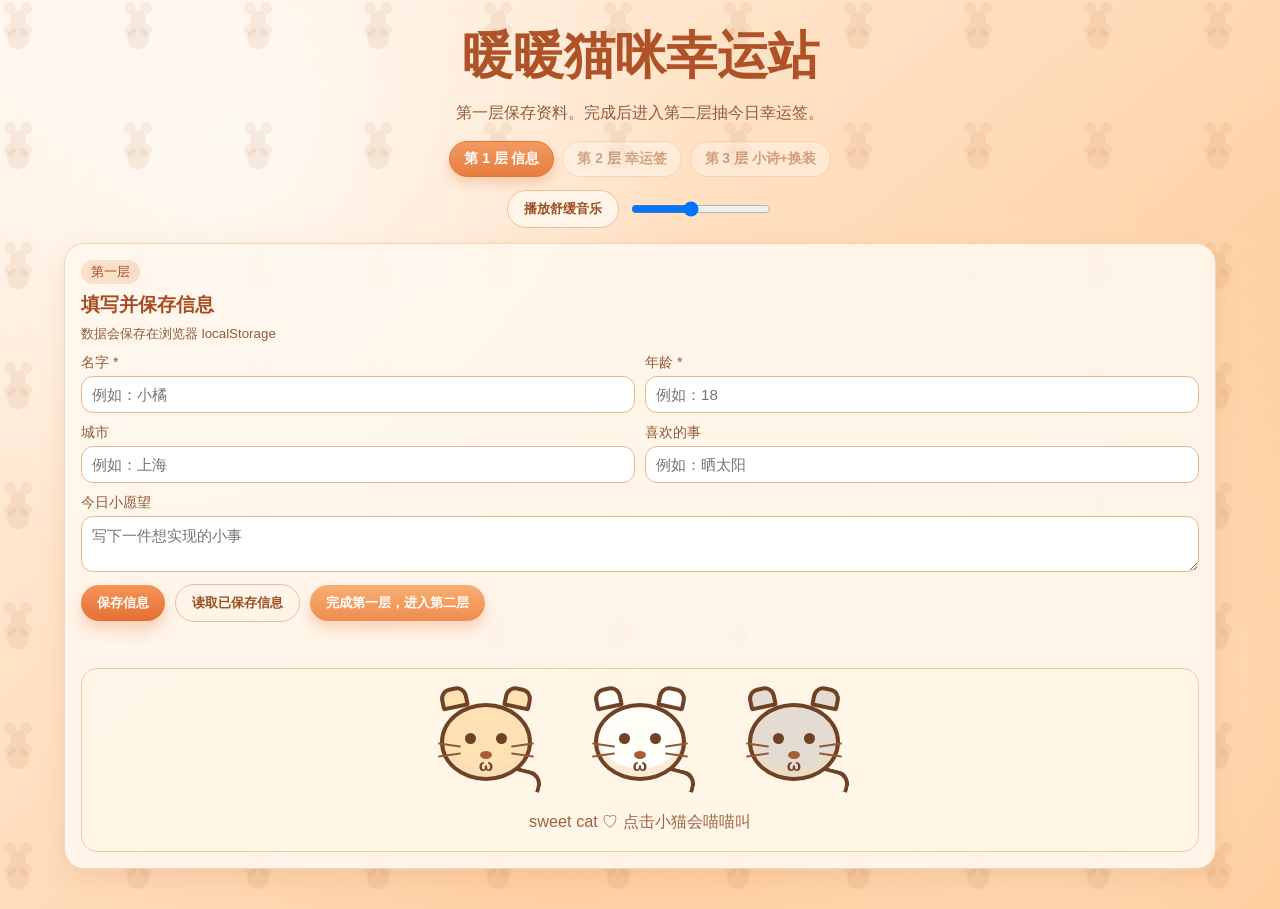
==== index.html @ c5e79b83 "enlarge first-page cats and add idle/click animations" ====
﻿<!DOCTYPE html>
<html lang="zh-CN">
<head>
<meta charset="UTF-8" />
<meta name="viewport" content="width=device-width, initial-scale=1.0" />
<title>暖暖猫咪幸运站 - 第一层</title>
<link rel="stylesheet" href="style.css" />
</head>
<body class="paw-bg">
<div class="bg-cute" id="bgCute"></div>
<main>
  <section class="hero">
    <h1>暖暖猫咪幸运站</h1>
    <p>第一层保存资料。完成后进入第二层抽今日幸运签。</p>
    <div class="steps">
      <button class="step-btn on" type="button">第 1 层 信息</button>
      <button class="step-btn" type="button" disabled>第 2 层 幸运签</button>
      <button class="step-btn" type="button" disabled>第 3 层 小诗+换装</button>
    </div>
    <div class="row" style="justify-content:center">
      <button id="musicToggle" class="sec" type="button">播放舒缓音乐</button>
      <input id="musicVolume" type="range" min="0" max="100" value="40" style="width:140px" aria-label="音乐音量" />
    </div>
  </section>

  <section class="grid">
    <article class="card">
      <span class="tag">第一层</span>
      <h2>填写并保存信息</h2>
      <small>数据会保存在浏览器 localStorage</small>

      <div class="form">
        <div class="item"><label for="name">名字 *</label><input id="name" maxlength="20" placeholder="例如：小橘" /></div>
        <div class="item"><label for="age">年龄 *</label><input id="age" type="number" min="1" max="120" placeholder="例如：18" /></div>
        <div class="item"><label for="city">城市</label><input id="city" maxlength="20" placeholder="例如：上海" /></div>
        <div class="item"><label for="hobby">喜欢的事</label><input id="hobby" maxlength="40" placeholder="例如：晒太阳" /></div>
        <div class="item full"><label for="wish">今日小愿望</label><textarea id="wish" rows="2" maxlength="80" placeholder="写下一件想实现的小事"></textarea></div>
      </div>

      <div class="row">
        <button id="saveProfile" class="pri" type="button">保存信息</button>
        <button id="loadProfile" class="sec" type="button">读取已保存信息</button>
        <button id="toLayer2" class="next" type="button">完成第一层，进入第二层</button>
      </div>
      <div class="status" id="profileStatus"></div>

      <div class="cat-trio-wrap">
        <div class="cat-trio">
          <button id="catA" class="mini-cat orange" type="button" aria-label="小橘猫">
            <span class="ear l"></span><span class="ear r"></span><span class="head"></span>
            <span class="eye l"></span><span class="eye r"></span><span class="nose"></span><span class="mouth">ω</span>
            <span class="whisk l1"></span><span class="whisk l2"></span><span class="whisk r1"></span><span class="whisk r2"></span>
          </button>
          <button id="catB" class="mini-cat white" type="button" aria-label="小白猫">
            <span class="ear l"></span><span class="ear r"></span><span class="head"></span>
            <span class="eye l"></span><span class="eye r"></span><span class="nose"></span><span class="mouth">ω</span>
            <span class="whisk l1"></span><span class="whisk l2"></span><span class="whisk r1"></span><span class="whisk r2"></span>
          </button>
          <button id="catC" class="mini-cat gray" type="button" aria-label="小灰猫">
            <span class="ear l"></span><span class="ear r"></span><span class="head"></span>
            <span class="eye l"></span><span class="eye r"></span><span class="nose"></span><span class="mouth">ω</span>
            <span class="whisk l1"></span><span class="whisk l2"></span><span class="whisk r1"></span><span class="whisk r2"></span>
          </button>
        </div>
        <div class="cat-note">sweet cat ♡ 点击小猫会喵喵叫</div>
      </div>
    </article>
  </section>
</main>

<audio id="bgMusic" preload="auto" loop>
  <source src="https://www.soundhelix.com/examples/mp3/SoundHelix-Song-2.mp3" type="audio/mpeg" />
</audio>

<script src="common.js"></script>
<script>
const E={
  bgCute:document.getElementById("bgCute"),
  name:document.getElementById("name"),
  age:document.getElementById("age"),
  city:document.getElementById("city"),
  hobby:document.getElementById("hobby"),
  wish:document.getElementById("wish"),
  saveProfile:document.getElementById("saveProfile"),
  loadProfile:document.getElementById("loadProfile"),
  toLayer2:document.getElementById("toLayer2"),
  profileStatus:document.getElementById("profileStatus"),
  musicToggle:document.getElementById("musicToggle"),
  musicVolume:document.getElementById("musicVolume"),
  bgMusic:document.getElementById("bgMusic")
};

let meowCtx=null;

function collectProfile(){
  const p={
    name:E.name.value.trim(),
    age:Number(E.age.value),
    city:E.city.value.trim(),
    hobby:E.hobby.value.trim(),
    wish:E.wish.value.trim()
  };
  if(!p.name){WarmCat.status(E.profileStatus,"请先输入名字。",true);return null;}
  if(!Number.isInteger(p.age)||p.age<1||p.age>120){WarmCat.status(E.profileStatus,"年龄需要是 1-120 的整数。",true);return null;}
  return p;
}

function applyProfile(p){
  E.name.value=p.name||"";
  E.age.value=p.age||"";
  E.city.value=p.city||"";
  E.hobby.value=p.hobby||"";
  E.wish.value=p.wish||"";
}

function saveProfile(){
  const p=collectProfile();
  if(!p)return false;
  WarmCat.writeJSON(WarmCat.KEYS.profile,p);
  WarmCat.status(E.profileStatus,`已保存：${p.name}（${p.age} 岁）。`);
  return true;
}

function loadProfile(showMsg=true){
  const p=WarmCat.readJSON(WarmCat.KEYS.profile);
  if(!p){if(showMsg)WarmCat.status(E.profileStatus,"当前浏览器还没有保存过信息。",true);return false;}
  applyProfile(p);
  if(showMsg)WarmCat.status(E.profileStatus,`已读取：${p.name}（${p.age} 岁）。`);
  return true;
}

E.saveProfile.onclick=saveProfile;
E.loadProfile.onclick=()=>loadProfile(true);
E.toLayer2.onclick=()=>{
  if(!saveProfile())return;
  location.href="layer2.html";
};

function playMeow(seed){
  const AC=window.AudioContext||window.webkitAudioContext;
  if(!AC)return;
  if(!meowCtx)meowCtx=new AC();
  const ctx=meowCtx;
  const start=ctx.currentTime;
  const osc=ctx.createOscillator();
  const gain=ctx.createGain();
  osc.type="triangle";
  const base=480+seed*40;
  osc.frequency.setValueAtTime(base,start);
  osc.frequency.exponentialRampToValueAtTime(base*0.62,start+0.15);
  gain.gain.setValueAtTime(0.001,start);
  gain.gain.exponentialRampToValueAtTime(0.18,start+0.03);
  gain.gain.exponentialRampToValueAtTime(0.002,start+0.2);
  osc.connect(gain);
  gain.connect(ctx.destination);
  osc.start(start);
  osc.stop(start+0.22);
}

function meowAndPop(id,seed){
  const cat=document.getElementById(id);
  if(!cat)return;
  playMeow(seed);
  cat.classList.remove("meow-pop");
  void cat.offsetWidth;
  cat.classList.add("meow-pop");
  setTimeout(()=>cat.classList.remove("meow-pop"),260);
}

document.getElementById("catA").addEventListener("click",()=>meowAndPop("catA",1));
document.getElementById("catB").addEventListener("click",()=>meowAndPop("catB",2));
document.getElementById("catC").addEventListener("click",()=>meowAndPop("catC",3));

WarmCat.initCuteBg(E.bgCute);
WarmCat.initMusic(E.musicToggle,E.musicVolume,E.bgMusic,E.profileStatus);
loadProfile(false);
</script>
</body>
</html>
---- style.css ----
﻿:root{
  --bg1:#fff4e8;
  --bg2:#ffd8b2;
  --bg3:#ffbf81;
  --card:rgba(255,248,239,.9);
  --line:rgba(203,126,65,.28);
  --text:#6f4225;
  --sub:#915b38;
  --ok:#467a42;
}
*{box-sizing:border-box}
body{
  margin:0;
  color:var(--text);
  font-family:"YouYuan","KaiTi","Microsoft YaHei",sans-serif;
  overflow-x:hidden;
  background:
    radial-gradient(circle at 18% 15%,rgba(255,255,255,.7),transparent 35%),
    radial-gradient(circle at 84% 82%,rgba(255,238,217,.6),transparent 42%),
    linear-gradient(140deg,var(--bg1),var(--bg2) 55%,var(--bg3));
}
.paw-bg{
  background-image:
    radial-gradient(circle at 10px 8px, rgba(186,129,88,.11) 0 6px, transparent 6px),
    radial-gradient(circle at 26px 8px, rgba(186,129,88,.11) 0 6px, transparent 6px),
    radial-gradient(circle at 18px 19px, rgba(186,129,88,.13) 0 8px, transparent 8px),
    radial-gradient(circle at 10px 30px, rgba(186,129,88,.11) 0 6px, transparent 6px),
    radial-gradient(circle at 26px 30px, rgba(186,129,88,.11) 0 6px, transparent 6px),
    radial-gradient(circle at 18px 38px, rgba(186,129,88,.13) 0 11px, transparent 11px),
    radial-gradient(circle at 18% 15%,rgba(255,255,255,.7),transparent 35%),
    radial-gradient(circle at 84% 82%,rgba(255,238,217,.6),transparent 42%),
    linear-gradient(140deg,var(--bg1),var(--bg2) 55%,var(--bg3));
  background-size:120px 120px,120px 120px,120px 120px,120px 120px,120px 120px,120px 120px,auto,auto,auto;
}
.bg-cute{position:fixed;inset:0;pointer-events:none;z-index:0;overflow:hidden}
.bg-chip{position:absolute;opacity:.22;animation:chipUp linear forwards;filter:drop-shadow(0 1px 2px rgba(255,255,255,.6))}
@keyframes chipUp{0%{transform:translateY(0) scale(.8);opacity:0}15%{opacity:.22}100%{transform:translateY(-120vh) scale(1.2);opacity:0}}
main{position:relative;z-index:1;max-width:1180px;margin:auto;padding:22px 14px 40px}
.hero{text-align:center}
.hero h1{margin:0;font-size:clamp(2rem,5vw,3.2rem);color:#af5228}
.hero p{margin:8px auto 0;max-width:760px;line-height:1.75;color:var(--sub)}
.steps{display:flex;gap:8px;justify-content:center;flex-wrap:wrap;margin:14px 0 2px}
.step-btn{border:1px solid #edbd96;background:#fff7ef;color:#9b5128;border-radius:999px;padding:8px 14px;font-size:.86rem;font-weight:700;cursor:pointer}
.step-btn.on{background:linear-gradient(180deg,#f39a61,#e77d41);color:#fff;border-color:#df7638;box-shadow:0 6px 12px rgba(223,118,56,.28)}
.step-btn:disabled{opacity:.45;cursor:not-allowed}
.grid{display:grid;grid-template-columns:repeat(12,minmax(0,1fr));gap:14px;margin-top:14px}
.card{position:relative;grid-column:span 12;background:var(--card);border:1px solid var(--line);border-radius:20px;padding:16px;box-shadow:0 10px 24px rgba(188,106,53,.15)}
.layer3{grid-column:span 7}
.preview{grid-column:span 5}
.locked{opacity:.72;filter:saturate(.8);pointer-events:none}
.locked:after{content:attr(data-lock);position:absolute;left:16px;right:16px;bottom:12px;padding:9px 12px;border-radius:10px;border:1px dashed #e8ba8f;background:rgba(255,245,233,.95);color:#a2562f;font-size:.88rem;text-align:center}
.tag{display:inline-block;background:rgba(231,124,63,.2);color:#a24921;border-radius:999px;padding:3px 10px;font-size:.82rem}
h2{margin:8px 0 6px;color:#a74d23;font-size:1.2rem}
small{color:var(--sub)}
.form{display:grid;grid-template-columns:repeat(2,minmax(0,1fr));gap:10px;margin-top:10px}
.full{grid-column:1/-1}
.item{display:flex;flex-direction:column;gap:4px}
.item label{font-size:.9rem;color:var(--sub)}
input,textarea{width:100%;border:1px solid #e6b88f;border-radius:12px;padding:9px 10px;background:#fff;font-size:.95rem;color:var(--text)}
input:focus,textarea:focus{outline:2px solid rgba(231,124,63,.35);border-color:#f09b65}
.row{display:flex;flex-wrap:wrap;gap:10px;margin-top:12px;align-items:center}
button,a.btn{border:0;border-radius:999px;padding:9px 16px;font-weight:700;cursor:pointer;text-decoration:none;display:inline-block;transition:.2s transform}
button:hover,a.btn:hover{transform:translateY(-2px)}
.pri{background:linear-gradient(180deg,#f49558,#e56f35);color:#fff;box-shadow:0 8px 16px rgba(229,111,53,.3)}
.sec{background:#fff4e8;color:#9b4d23;border:1px solid #eebd98}
.next{background:linear-gradient(180deg,#f9ae72,#ee8d4f);color:#fff;box-shadow:0 8px 14px rgba(233,131,73,.3)}
.status{min-height:22px;margin-top:8px;font-size:.92rem;color:var(--ok)}
.box{margin-top:10px;padding:12px;border-radius:14px;border:1px dashed #e5a97d;background:linear-gradient(145deg,#fff7ee,#ffe8d0)}
.poem{white-space:pre-line;line-height:1.9}
.hide{display:none}
.tip{font-size:.86rem;color:#a16641;margin-top:8px}
.banner{display:flex;justify-content:center;gap:8px;flex-wrap:wrap;margin-top:10px}
.profile-pill{padding:6px 12px;background:#fff5e8;border:1px solid #efc5a0;border-radius:999px;color:#9c5630;font-size:.86rem}
.cat-trio-wrap{margin-top:16px;padding:18px 14px;border-radius:16px;background:rgba(255,246,233,.88);border:1px solid #f1c9a7;text-align:center}
.cat-trio{display:flex;justify-content:center;gap:26px;align-items:flex-end;flex-wrap:wrap}
.mini-cat{position:relative;width:128px;height:116px;border:0;background:none;cursor:pointer;animation:miniBob 2.8s ease-in-out infinite}
.cat-trio .mini-cat:nth-child(2){animation-delay:-.9s}
.cat-trio .mini-cat:nth-child(3){animation-delay:-1.7s}
.mini-cat:after{content:"";position:absolute;right:8px;bottom:13px;width:24px;height:16px;border:4px solid #6f4225;border-left:0;border-bottom:0;border-radius:0 14px 0 0;transform:rotate(14deg)}
.mini-cat .head{position:absolute;left:50%;top:16px;transform:translateX(-50%);width:92px;height:78px;border-radius:50%;border:4px solid #6f4225;background:#fff7eb;box-shadow:inset 0 -8px 0 rgba(245,221,188,.55)}
.mini-cat .ear{position:absolute;top:0;width:28px;height:22px;border:4px solid #6f4225;background:#fff7eb;border-radius:11px 11px 3px 3px;animation:miniEarWiggle 4s ease-in-out infinite}
.mini-cat .ear.l{left:18px;transform:rotate(-12deg)}
.mini-cat .ear.r{right:18px;transform:rotate(12deg);animation-delay:-2s}
.mini-cat .eye{position:absolute;top:46px;width:11px;height:11px;border-radius:50%;background:#6f4225;animation:miniBlink 4.8s infinite}
.mini-cat .eye.l{left:43px}.mini-cat .eye.r{right:43px}
.mini-cat .nose{position:absolute;top:58px;left:50%;transform:translateX(-50%);width:12px;height:8px;border-radius:50%;background:#a45f38}
.mini-cat .mouth{position:absolute;top:66px;left:50%;transform:translateX(-50%);font-size:17px;color:#6f4225;font-weight:700}
.mini-cat .whisk{position:absolute;top:57px;width:23px;height:2px;background:#8f5a38;border-radius:999px}
.mini-cat .whisk.l1{left:16px;transform:rotate(8deg)}.mini-cat .whisk.l2{left:16px;top:67px;transform:rotate(-8deg)}
.mini-cat .whisk.r1{right:16px;transform:rotate(-8deg)}.mini-cat .whisk.r2{right:16px;top:67px;transform:rotate(8deg)}
.mini-cat.orange .head,.mini-cat.orange .ear{background:#ffe1b3}
.mini-cat.white .head,.mini-cat.white .ear{background:#fffdf8}
.mini-cat.gray .head,.mini-cat.gray .ear{background:#e4dcd2}
.mini-cat.meow-pop .head{animation:miniPop .24s ease}
.cat-note{margin-top:8px;color:#9e643e;font-size:1.02rem}

.dress{display:grid;grid-template-columns:270px 1fr;gap:12px;margin-top:12px}
.stage{position:relative;height:325px;border:1px solid #efc79e;border-radius:16px;overflow:hidden;cursor:pointer;
  background:radial-gradient(circle at 50% 18%,rgba(255,255,255,.82),transparent 43%),linear-gradient(180deg,#ffe9cc,#ffd4a1)}
.shadow{position:absolute;left:50%;bottom:22px;width:156px;height:30px;transform:translateX(-50%);border-radius:999px;background:rgba(185,109,52,.2)}
.cat{position:absolute;left:50%;bottom:52px;width:160px;height:205px;transform:translateX(-50%);animation:breathe 2.8s ease-in-out infinite}
.head{position:absolute;left:50%;top:0;transform:translateX(-50%);width:126px;height:110px;border-radius:50%;background:#ffe2c0;border:3px solid #e5a46f;box-shadow:inset 0 -6px 0 rgba(255,201,157,.45)}
.ear{position:absolute;top:-16px;width:44px;height:44px;background:#ffe2c0;border:3px solid #e5a46f;border-radius:12px 42px 8px 8px;animation:earWiggle 4.2s ease-in-out infinite}
.ear:after{content:"";position:absolute;inset:10px 10px 8px;background:#ffd5bf;border-radius:12px 30px 8px 8px}
.ear.l{left:14px;transform:rotate(-34deg)}
.ear.r{right:14px;transform:rotate(34deg) scaleX(-1);animation-name:earWiggleR;animation-delay:-2.1s}
.face{position:absolute;left:50%;top:32px;transform:translateX(-50%);width:90px;text-align:center}
.eyes{display:flex;justify-content:space-between;padding:0 8px}
.eyes i{position:relative;width:12px;height:14px;background:#5a3822;border-radius:50%}
.eyes i:after{content:"";position:absolute;left:2px;top:2px;width:4px;height:4px;background:#fff;border-radius:50%}
.cheek{position:absolute;top:20px;width:16px;height:10px;background:rgba(241,138,140,.55);border-radius:50%}
.cheek.l{left:10px}.cheek.r{right:10px}
.whisker{position:absolute;top:23px;width:26px}
.whisker span{display:block;height:2px;background:#a3653f;border-radius:999px}
.whisker span+span{margin-top:5px}
.whisker.l{left:-12px;transform:rotate(6deg)}
.whisker.r{right:-12px;transform:rotate(-6deg)}
.whisker.l span{transform:rotate(8deg)}
.whisker.r span{transform:rotate(-8deg)}
.nose{width:12px;height:9px;margin:6px auto 0;background:#d36d53;border-radius:50% 50% 60% 60%}
.mouth{font-size:14px;margin-top:3px}
.body{position:absolute;left:50%;top:84px;transform:translateX(-50%);width:118px;height:112px;border-radius:55% 55% 44% 44%;background:#ffe2c0;border:3px solid #e5a46f;box-shadow:inset 0 -8px 0 rgba(255,199,152,.35)}
.belly{position:absolute;left:50%;top:38px;transform:translateX(-50%);font-size:20px;color:#e78692;text-shadow:0 1px 0 rgba(255,255,255,.7)}
.paw{position:absolute;bottom:-8px;width:34px;height:24px;border-radius:16px;background:#ffd8b4;border:2px solid #e5a46f}
.paw.l{left:24px}.paw.r{right:24px}
.tail{position:absolute;right:8px;top:128px;width:52px;height:66px;border:4px solid #e5a46f;border-left:0;border-bottom:0;border-radius:0 80% 0 0;transform:rotate(20deg)}
.tail:after{content:"";position:absolute;right:9px;top:22px;width:20px;height:6px;border-radius:999px;background:rgba(229,164,111,.6)}
.slot{position:absolute;left:50%;transform:translateX(-50%);pointer-events:none;user-select:none}
#slotHead{top:14px;font-size:54px}
#slotFace{top:74px;font-size:56px}
#slotNeck{top:150px;font-size:54px}
#slotHand{top:172px;left:calc(50% + 58px);font-size:46px}
#slotAura{top:16px;left:calc(50% + 78px);font-size:38px}
.controls{display:flex;flex-direction:column;gap:8px}
.grp{padding:9px;border:1px solid #efc79e;border-radius:12px;background:rgba(255,243,228,.9)}
.grp h3{margin:0 0 6px;font-size:.94rem;color:#a2471e}
.opts{display:flex;flex-wrap:wrap;gap:6px}
.opt{border:1px solid #efbd96;background:#fff9f2;color:#8c4a26;border-radius:999px;padding:5px 10px;font-size:.85rem}
.opt.on{background:linear-gradient(180deg,#f49c64,#e67f42);color:#fff;border-color:#df7638}
.float{position:absolute;pointer-events:none;animation:up 1s ease forwards}
.score{margin-top:8px;font-size:.92rem;color:#a15f37}.score b{color:#b84f22}
.summary{border:1px solid #efbc95;border-radius:14px;background:rgba(255,244,232,.9);padding:12px}
.summary h3{margin:0;color:#a74b20}.summary p{line-height:1.7;margin:6px 0}
#previewImg{width:100%;margin-top:10px;border:1px solid #efbc95;border-radius:12px;display:none;background:#fff}

@keyframes up{0%{opacity:0;transform:translate(-50%,-10%) scale(.8)}20%{opacity:1}100%{opacity:0;transform:translate(-50%,-140%) scale(1.3)}}
@keyframes breathe{0%,100%{transform:translateX(-50%) translateY(0)}50%{transform:translateX(-50%) translateY(-5px)}}
@keyframes earWiggle{0%,100%{transform:rotate(-34deg)}8%{transform:rotate(-30deg)}16%{transform:rotate(-36deg)}}
@keyframes earWiggleR{0%,100%{transform:rotate(34deg) scaleX(-1)}8%{transform:rotate(30deg) scaleX(-1)}16%{transform:rotate(36deg) scaleX(-1)}}
@keyframes miniBob{0%,100%{transform:translateY(0)}50%{transform:translateY(-6px)}}
@keyframes miniEarWiggle{0%,100%{transform:rotate(-12deg)}10%{transform:rotate(-7deg)}20%{transform:rotate(-14deg)}}
@keyframes miniBlink{0%,45%,47%,100%{transform:scaleY(1)}46%{transform:scaleY(.08)}}
@keyframes miniPop{0%{transform:translateX(-50%) scale(1)}50%{transform:translateX(-50%) scale(1.08)}100%{transform:translateX(-50%) scale(1)}}

@media (max-width:1020px){.layer3,.preview{grid-column:span 12}.dress{grid-template-columns:1fr}}
@media (max-width:680px){.form{grid-template-columns:1fr}.card{padding:13px;border-radius:16px}}
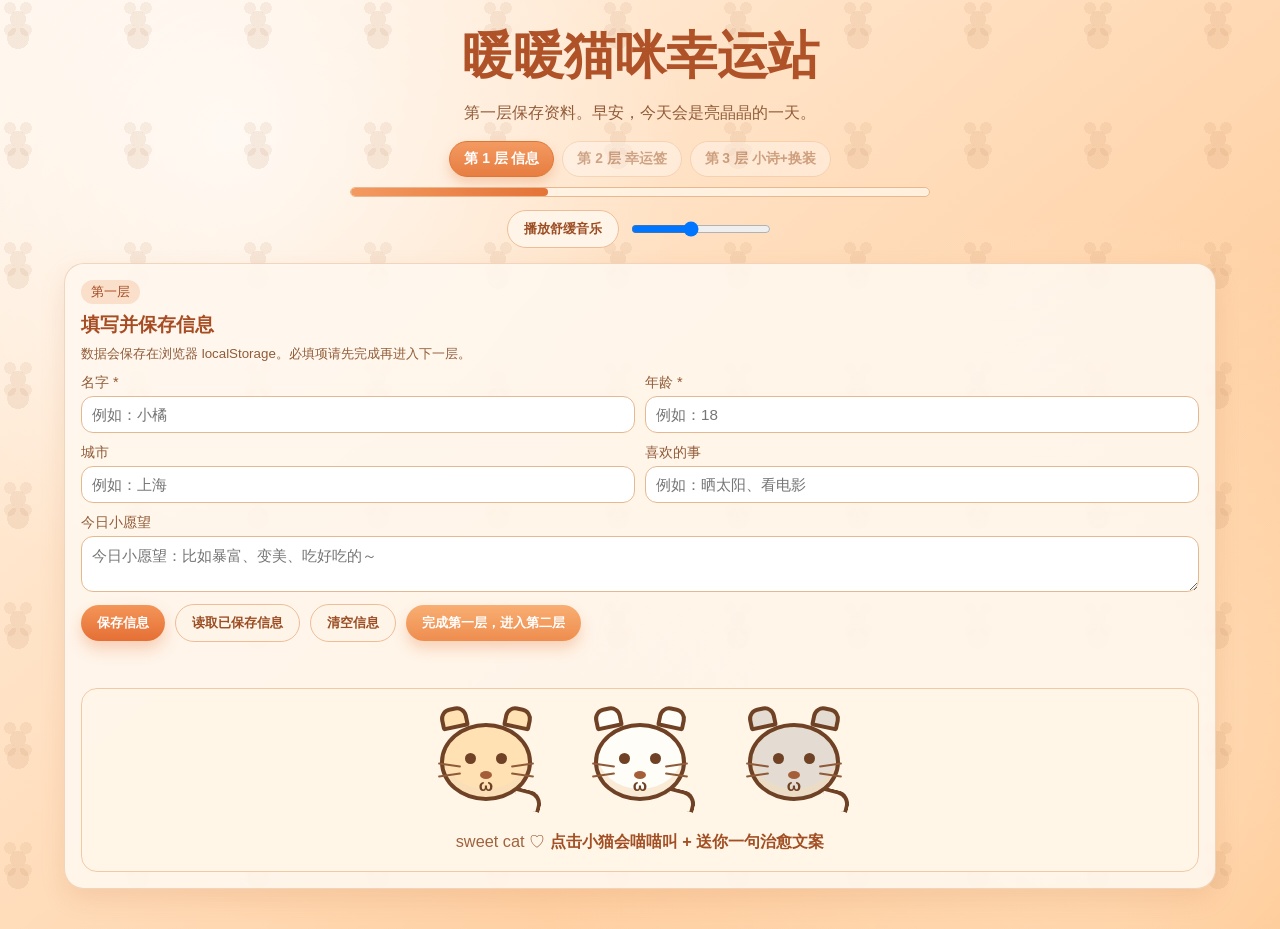
==== commit a34e0c3a: "feat: enhance cross-layer interactions and poster workflow" ====
--- a/index.html
+++ b/index.html
@@ -8,17 +8,19 @@
 </head>
 <body class="paw-bg">
 <div class="bg-cute" id="bgCute"></div>
+<div class="petal-cloud" id="petalCloud"></div>
 <main>
   <section class="hero">
     <h1>暖暖猫咪幸运站</h1>
-    <p>第一层保存资料。完成后进入第二层抽今日幸运签。</p>
-    <div class="steps">
-      <button class="step-btn on" type="button">第 1 层 信息</button>
-      <button class="step-btn" type="button" disabled>第 2 层 幸运签</button>
-      <button class="step-btn" type="button" disabled>第 3 层 小诗+换装</button>
+    <p id="greetingText">第一层保存资料。完成后进入第二层抽今日幸运签。</p>
+    <div class="steps" aria-label="流程步骤">
+      <button class="step-btn on" type="button" aria-label="当前在第一层">第 1 层 信息</button>
+      <button class="step-btn" type="button" disabled aria-label="第二层未解锁">第 2 层 幸运签</button>
+      <button class="step-btn" type="button" disabled aria-label="第三层未解锁">第 3 层 小诗+换装</button>
     </div>
+    <div class="step-track" aria-hidden="true"><span class="step-fill p1"></span></div>
     <div class="row" style="justify-content:center">
-      <button id="musicToggle" class="sec" type="button">播放舒缓音乐</button>
+      <button id="musicToggle" class="sec" type="button" aria-label="播放或暂停舒缓音乐">播放舒缓音乐</button>
       <input id="musicVolume" type="range" min="0" max="100" value="40" style="width:140px" aria-label="音乐音量" />
     </div>
   </section>
@@ -27,22 +29,23 @@
     <article class="card">
       <span class="tag">第一层</span>
       <h2>填写并保存信息</h2>
-      <small>数据会保存在浏览器 localStorage</small>
+      <small>数据会保存在浏览器 localStorage。必填项请先完成再进入下一层。</small>
 
       <div class="form">
-        <div class="item"><label for="name">名字 *</label><input id="name" maxlength="20" placeholder="例如：小橘" /></div>
-        <div class="item"><label for="age">年龄 *</label><input id="age" type="number" min="1" max="120" placeholder="例如：18" /></div>
-        <div class="item"><label for="city">城市</label><input id="city" maxlength="20" placeholder="例如：上海" /></div>
-        <div class="item"><label for="hobby">喜欢的事</label><input id="hobby" maxlength="40" placeholder="例如：晒太阳" /></div>
-        <div class="item full"><label for="wish">今日小愿望</label><textarea id="wish" rows="2" maxlength="80" placeholder="写下一件想实现的小事"></textarea></div>
+        <div class="item"><label for="name">名字 *</label><input id="name" maxlength="20" placeholder="例如：小橘" aria-label="名字，必填" /></div>
+        <div class="item"><label for="age">年龄 *</label><input id="age" type="number" min="1" max="120" placeholder="例如：18" aria-label="年龄，必填" /></div>
+        <div class="item"><label for="city">城市</label><input id="city" maxlength="20" placeholder="例如：上海" aria-label="城市" /></div>
+        <div class="item"><label for="hobby">喜欢的事</label><input id="hobby" maxlength="40" placeholder="例如：晒太阳、看电影" aria-label="喜欢的事情" /></div>
+        <div class="item full"><label for="wish">今日小愿望</label><textarea id="wish" rows="2" maxlength="80" placeholder="今日小愿望：比如暴富、变美、吃好吃的～" aria-label="今日小愿望"></textarea></div>
       </div>
 
       <div class="row">
-        <button id="saveProfile" class="pri" type="button">保存信息</button>
-        <button id="loadProfile" class="sec" type="button">读取已保存信息</button>
-        <button id="toLayer2" class="next" type="button">完成第一层，进入第二层</button>
+        <button id="saveProfile" class="pri" type="button" aria-label="保存信息">保存信息</button>
+        <button id="loadProfile" class="sec" type="button" aria-label="读取已保存信息">读取已保存信息</button>
+        <button id="clearProfile" class="sec" type="button" aria-label="清空信息">清空信息</button>
+        <button id="toLayer2" class="next" type="button" aria-label="完成第一层进入第二层">完成第一层，进入第二层</button>
       </div>
-      <div class="status" id="profileStatus"></div>
+      <div class="status" id="profileStatus" aria-live="polite"></div>
 
       <div class="cat-trio-wrap">
         <div class="cat-trio">
@@ -62,7 +65,7 @@
             <span class="whisk l1"></span><span class="whisk l2"></span><span class="whisk r1"></span><span class="whisk r2"></span>
           </button>
         </div>
-        <div class="cat-note">sweet cat ♡ 点击小猫会喵喵叫</div>
+        <div class="cat-note">sweet cat ♡ <b>点击小猫会喵喵叫 + 送你一句治愈文案</b></div>
       </div>
     </article>
   </section>
@@ -76,6 +79,8 @@
 <script>
 const E={
   bgCute:document.getElementById("bgCute"),
+  petalCloud:document.getElementById("petalCloud"),
+  greetingText:document.getElementById("greetingText"),
   name:document.getElementById("name"),
   age:document.getElementById("age"),
   city:document.getElementById("city"),
@@ -83,6 +88,7 @@
   wish:document.getElementById("wish"),
   saveProfile:document.getElementById("saveProfile"),
   loadProfile:document.getElementById("loadProfile"),
+  clearProfile:document.getElementById("clearProfile"),
   toLayer2:document.getElementById("toLayer2"),
   profileStatus:document.getElementById("profileStatus"),
   musicToggle:document.getElementById("musicToggle"),
@@ -90,9 +96,37 @@
   bgMusic:document.getElementById("bgMusic")
 };
 
+const HEALING_TEXT=[
+  "今天也要开心呀😺",
+  "你已经很棒啦，慢慢来也行。",
+  "好运正在路上，别着急。",
+  "记得喝水，也记得夸夸自己。",
+  "世界有点吵，但你可以很温柔。",
+  "小猫说：抱抱你，继续发光。"
+];
+
 let meowCtx=null;
 
+function showHint(msg){
+  const hint=document.createElement("div");
+  hint.className="hint-pop";
+  hint.textContent=msg;
+  document.body.appendChild(hint);
+  setTimeout(()=>hint.remove(),1700);
+}
+
+function markInvalid(el,msg){
+  el.classList.add("field-bad");
+  el.focus();
+  WarmCat.status(E.profileStatus,msg,true);
+}
+
+function clearInvalid(){
+  [E.name,E.age,E.city,E.hobby,E.wish].forEach((el)=>el.classList.remove("field-bad"));
+}
+
 function collectProfile(){
+  clearInvalid();
   const p={
     name:E.name.value.trim(),
     age:Number(E.age.value),
@@ -100,8 +134,8 @@
     hobby:E.hobby.value.trim(),
     wish:E.wish.value.trim()
   };
-  if(!p.name){WarmCat.status(E.profileStatus,"请先输入名字。",true);return null;}
-  if(!Number.isInteger(p.age)||p.age<1||p.age>120){WarmCat.status(E.profileStatus,"年龄需要是 1-120 的整数。",true);return null;}
+  if(!p.name){markInvalid(E.name,"请填写名字和年龄哦～");return null;}
+  if(!Number.isInteger(p.age)||p.age<1||p.age>120){markInvalid(E.age,"年龄需要是 1-120 的整数。");return null;}
   return p;
 }
 
@@ -111,30 +145,62 @@
   E.city.value=p.city||"";
   E.hobby.value=p.hobby||"";
   E.wish.value=p.wish||"";
-}
-
-function saveProfile(){
+  clearInvalid();
+}
+
+function saveProfile(showMsg=true){
   const p=collectProfile();
   if(!p)return false;
   WarmCat.writeJSON(WarmCat.KEYS.profile,p);
-  WarmCat.status(E.profileStatus,`已保存：${p.name}（${p.age} 岁）。`);
+  if(showMsg){
+    WarmCat.status(E.profileStatus,`信息已保存✨ ${p.name}（${p.age} 岁）`);
+  }
   return true;
 }
 
 function loadProfile(showMsg=true){
   const p=WarmCat.readJSON(WarmCat.KEYS.profile);
-  if(!p){if(showMsg)WarmCat.status(E.profileStatus,"当前浏览器还没有保存过信息。",true);return false;}
+  if(!p){
+    if(showMsg)WarmCat.status(E.profileStatus,"当前浏览器还没有保存过信息。",true);
+    return false;
+  }
   applyProfile(p);
   if(showMsg)WarmCat.status(E.profileStatus,`已读取：${p.name}（${p.age} 岁）。`);
   return true;
 }
 
-E.saveProfile.onclick=saveProfile;
-E.loadProfile.onclick=()=>loadProfile(true);
-E.toLayer2.onclick=()=>{
-  if(!saveProfile())return;
-  location.href="layer2.html";
-};
+function clearProfile(){
+  [E.name,E.age,E.city,E.hobby,E.wish].forEach((el)=>el.value="");
+  clearInvalid();
+  localStorage.removeItem(WarmCat.KEYS.profile);
+  WarmCat.status(E.profileStatus,"已清空当前页面与本地保存的信息。",false);
+}
+
+function blossomToNext(profile){
+  const icons=["💗","💮","🌸","✨","🐾","💖"];
+  for(let i=0;i<24;i+=1){
+    const p=document.createElement("span");
+    p.className="petal";
+    p.textContent=icons[Math.floor(Math.random()*icons.length)];
+    const x=`${-340+Math.random()*680}px`;
+    const y=`${-260+Math.random()*120}px`;
+    const r=`${-130+Math.random()*260}deg`;
+    p.style.setProperty("--x",x);
+    p.style.setProperty("--y",y);
+    p.style.setProperty("--r",r);
+    p.style.animationDelay=`${(i*0.025).toFixed(3)}s`;
+    E.petalCloud.appendChild(p);
+    setTimeout(()=>p.remove(),1600);
+  }
+  WarmCat.writeSessionJSON(WarmCat.SESSION_KEYS.l1ToL2,{
+    at:Date.now(),
+    name:profile.name,
+    hobby:profile.hobby,
+    wish:profile.wish,
+    blessing:WarmCat.wishBlessing(profile.name,profile.wish)
+  });
+  WarmCat.status(E.profileStatus,"正在为你定制专属幸运签～");
+}
 
 function playMeow(seed){
   const AC=window.AudioContext||window.webkitAudioContext;
@@ -145,16 +211,24 @@
   const osc=ctx.createOscillator();
   const gain=ctx.createGain();
   osc.type="triangle";
-  const base=480+seed*40;
+  const base=470+seed*45;
   osc.frequency.setValueAtTime(base,start);
-  osc.frequency.exponentialRampToValueAtTime(base*0.62,start+0.15);
+  osc.frequency.exponentialRampToValueAtTime(base*0.6,start+0.16);
   gain.gain.setValueAtTime(0.001,start);
-  gain.gain.exponentialRampToValueAtTime(0.18,start+0.03);
-  gain.gain.exponentialRampToValueAtTime(0.002,start+0.2);
+  gain.gain.exponentialRampToValueAtTime(0.19,start+0.03);
+  gain.gain.exponentialRampToValueAtTime(0.002,start+0.22);
   osc.connect(gain);
   gain.connect(ctx.destination);
   osc.start(start);
-  osc.stop(start+0.22);
+  osc.stop(start+0.24);
+}
+
+function catTip(cat,text){
+  const tip=document.createElement("span");
+  tip.className="cat-tip";
+  tip.textContent=text;
+  cat.appendChild(tip);
+  setTimeout(()=>tip.remove(),920);
 }
 
 function meowAndPop(id,seed){
@@ -164,13 +238,37 @@
   cat.classList.remove("meow-pop");
   void cat.offsetWidth;
   cat.classList.add("meow-pop");
+  const msg=HEALING_TEXT[Math.floor(Math.random()*HEALING_TEXT.length)];
+  catTip(cat,msg);
   setTimeout(()=>cat.classList.remove("meow-pop"),260);
 }
+
+E.saveProfile.onclick=()=>saveProfile(true);
+E.loadProfile.onclick=()=>loadProfile(true);
+E.clearProfile.onclick=clearProfile;
+E.toLayer2.onclick=()=>{
+  const p=collectProfile();
+  if(!p){
+    showHint("请先完成必填项再进入第二层");
+    return;
+  }
+  WarmCat.writeJSON(WarmCat.KEYS.profile,p);
+  blossomToNext(p);
+  setTimeout(()=>{location.href="layer2.html";},920);
+};
+
+[E.name,E.age].forEach((el)=>{
+  el.addEventListener("blur",()=>{
+    if(!el.value.trim())el.classList.add("field-bad");
+  });
+  el.addEventListener("input",()=>el.classList.remove("field-bad"));
+});
 
 document.getElementById("catA").addEventListener("click",()=>meowAndPop("catA",1));
 document.getElementById("catB").addEventListener("click",()=>meowAndPop("catB",2));
 document.getElementById("catC").addEventListener("click",()=>meowAndPop("catC",3));
 
+E.greetingText.textContent=`第一层保存资料。${WarmCat.timeGreeting()}`;
 WarmCat.initCuteBg(E.bgCute);
 WarmCat.initMusic(E.musicToggle,E.musicVolume,E.bgMusic,E.profileStatus);
 loadProfile(false);
--- a/style.css
+++ b/style.css
@@ -43,6 +43,13 @@
 .step-btn{border:1px solid #edbd96;background:#fff7ef;color:#9b5128;border-radius:999px;padding:8px 14px;font-size:.86rem;font-weight:700;cursor:pointer}
 .step-btn.on{background:linear-gradient(180deg,#f39a61,#e77d41);color:#fff;border-color:#df7638;box-shadow:0 6px 12px rgba(223,118,56,.28)}
 .step-btn:disabled{opacity:.45;cursor:not-allowed}
+.step-btn.done{background:linear-gradient(180deg,#f8c58a,#f29f57);color:#7f411f}
+.step-btn.done:before{content:"✓ ";font-weight:900}
+.step-track{width:min(580px,86vw);height:10px;margin:10px auto 0;border:1px solid #e9b88f;border-radius:999px;background:rgba(255,245,230,.82);overflow:hidden}
+.step-fill{display:block;height:100%;width:0;border-radius:999px;background:linear-gradient(90deg,#f39a61,#e57438)}
+.step-fill.p1{width:34%}
+.step-fill.p2{width:68%}
+.step-fill.p3{width:100%}
 .grid{display:grid;grid-template-columns:repeat(12,minmax(0,1fr));gap:14px;margin-top:14px}
 .card{position:relative;grid-column:span 12;background:var(--card);border:1px solid var(--line);border-radius:20px;padding:16px;box-shadow:0 10px 24px rgba(188,106,53,.15)}
 .layer3{grid-column:span 7}
@@ -58,13 +65,18 @@
 .item label{font-size:.9rem;color:var(--sub)}
 input,textarea{width:100%;border:1px solid #e6b88f;border-radius:12px;padding:9px 10px;background:#fff;font-size:.95rem;color:var(--text)}
 input:focus,textarea:focus{outline:2px solid rgba(231,124,63,.35);border-color:#f09b65}
+input.field-bad,textarea.field-bad{border-color:#d4513d;outline:2px solid rgba(212,81,61,.25);animation:shake .24s linear 1}
 .row{display:flex;flex-wrap:wrap;gap:10px;margin-top:12px;align-items:center}
 button,a.btn{border:0;border-radius:999px;padding:9px 16px;font-weight:700;cursor:pointer;text-decoration:none;display:inline-block;transition:.2s transform}
 button:hover,a.btn:hover{transform:translateY(-2px)}
+button:disabled,a.btn.disabled{opacity:.55;cursor:not-allowed;filter:grayscale(.12)}
+button:disabled:hover,a.btn.disabled:hover{transform:none}
 .pri{background:linear-gradient(180deg,#f49558,#e56f35);color:#fff;box-shadow:0 8px 16px rgba(229,111,53,.3)}
 .sec{background:#fff4e8;color:#9b4d23;border:1px solid #eebd98}
 .next{background:linear-gradient(180deg,#f9ae72,#ee8d4f);color:#fff;box-shadow:0 8px 14px rgba(233,131,73,.3)}
 .status{min-height:22px;margin-top:8px;font-size:.92rem;color:var(--ok)}
+.status.warn{color:#af4c22}
+.status.bad{color:#b14a23}
 .box{margin-top:10px;padding:12px;border-radius:14px;border:1px dashed #e5a97d;background:linear-gradient(145deg,#fff7ee,#ffe8d0)}
 .poem{white-space:pre-line;line-height:1.9}
 .hide{display:none}
@@ -93,6 +105,85 @@
 .mini-cat.gray .head,.mini-cat.gray .ear{background:#e4dcd2}
 .mini-cat.meow-pop .head{animation:miniPop .24s ease}
 .cat-note{margin-top:8px;color:#9e643e;font-size:1.02rem}
+.cat-note b{color:#a24f24}
+.cat-tip{
+  position:absolute;
+  left:50%;
+  top:-16px;
+  transform:translateX(-50%);
+  background:rgba(255,252,245,.96);
+  border:1px solid #f0c7a2;
+  border-radius:999px;
+  color:#91562f;
+  padding:4px 10px;
+  font-size:.8rem;
+  white-space:nowrap;
+  box-shadow:0 6px 14px rgba(160,93,45,.16);
+  animation:tipUp .95s ease forwards;
+  pointer-events:none;
+}
+.cat-bubble{
+  position:absolute;
+  left:50%;
+  top:8px;
+  transform:translateX(-50%);
+  background:rgba(255,251,242,.96);
+  border:1px solid #f0c8a4;
+  border-radius:999px;
+  color:#8f542f;
+  padding:4px 11px;
+  font-size:.82rem;
+  box-shadow:0 8px 16px rgba(170,101,50,.18);
+  opacity:0;
+  pointer-events:none;
+  transition:opacity .2s ease;
+}
+.cat-bubble.on{opacity:1}
+.cat-bubble:after{
+  content:"";
+  position:absolute;
+  left:50%;
+  bottom:-6px;
+  width:10px;
+  height:10px;
+  transform:translateX(-50%) rotate(45deg);
+  border-right:1px solid #f0c8a4;
+  border-bottom:1px solid #f0c8a4;
+  background:rgba(255,251,242,.96);
+}
+.petal-cloud{
+  position:fixed;
+  inset:0;
+  pointer-events:none;
+  z-index:14;
+  overflow:hidden;
+}
+.petal{
+  position:absolute;
+  left:50%;
+  top:56%;
+  transform:translate(-50%,-50%);
+  font-size:18px;
+  opacity:0;
+  filter:drop-shadow(0 2px 4px rgba(255,255,255,.7));
+  animation:petalFly 1.35s ease forwards;
+}
+.hint-pop{
+  position:fixed;
+  left:50%;
+  top:24px;
+  transform:translateX(-50%);
+  background:#fff6ea;
+  border:1px solid #efbf94;
+  border-radius:999px;
+  color:#9c542a;
+  padding:8px 16px;
+  font-size:.9rem;
+  box-shadow:0 10px 22px rgba(160,88,40,.2);
+  z-index:22;
+  opacity:0;
+  animation:hintDrop 1.7s ease forwards;
+}
 
 .dress{display:grid;grid-template-columns:270px 1fr;gap:12px;margin-top:12px}
 .stage{position:relative;height:325px;border:1px solid #efc79e;border-radius:16px;overflow:hidden;cursor:pointer;
@@ -138,12 +229,14 @@
 .opt{border:1px solid #efbd96;background:#fff9f2;color:#8c4a26;border-radius:999px;padding:5px 10px;font-size:.85rem}
 .opt.on{background:linear-gradient(180deg,#f49c64,#e67f42);color:#fff;border-color:#df7638}
 .float{position:absolute;pointer-events:none;animation:up 1s ease forwards}
+.fly-ornament{position:fixed;pointer-events:none;z-index:24;font-size:26px;animation:ornFly .55s cubic-bezier(.22,.77,.27,1) forwards}
 .score{margin-top:8px;font-size:.92rem;color:#a15f37}.score b{color:#b84f22}
 .summary{border:1px solid #efbc95;border-radius:14px;background:rgba(255,244,232,.9);padding:12px}
 .summary h3{margin:0;color:#a74b20}.summary p{line-height:1.7;margin:6px 0}
 #previewImg{width:100%;margin-top:10px;border:1px solid #efbc95;border-radius:12px;display:none;background:#fff}
 
 @keyframes up{0%{opacity:0;transform:translate(-50%,-10%) scale(.8)}20%{opacity:1}100%{opacity:0;transform:translate(-50%,-140%) scale(1.3)}}
+@keyframes ornFly{0%{opacity:.4;transform:translate(0,0) scale(.7)}65%{opacity:1}100%{opacity:0;transform:translate(var(--tx,0),var(--ty,0)) scale(1.2)}}
 @keyframes breathe{0%,100%{transform:translateX(-50%) translateY(0)}50%{transform:translateX(-50%) translateY(-5px)}}
 @keyframes earWiggle{0%,100%{transform:rotate(-34deg)}8%{transform:rotate(-30deg)}16%{transform:rotate(-36deg)}}
 @keyframes earWiggleR{0%,100%{transform:rotate(34deg) scaleX(-1)}8%{transform:rotate(30deg) scaleX(-1)}16%{transform:rotate(36deg) scaleX(-1)}}
@@ -151,6 +244,28 @@
 @keyframes miniEarWiggle{0%,100%{transform:rotate(-12deg)}10%{transform:rotate(-7deg)}20%{transform:rotate(-14deg)}}
 @keyframes miniBlink{0%,45%,47%,100%{transform:scaleY(1)}46%{transform:scaleY(.08)}}
 @keyframes miniPop{0%{transform:translateX(-50%) scale(1)}50%{transform:translateX(-50%) scale(1.08)}100%{transform:translateX(-50%) scale(1)}}
+@keyframes petalFly{
+  0%{opacity:0;transform:translate(-50%,-20%) rotate(0deg) scale(.8)}
+  25%{opacity:1}
+  100%{opacity:0;transform:translate(calc(-50% + var(--x)),calc(-50% + var(--y))) rotate(var(--r)) scale(1.2)}
+}
+@keyframes tipUp{
+  0%{opacity:0;transform:translate(-50%,6px) scale(.9)}
+  12%{opacity:1}
+  100%{opacity:0;transform:translate(-50%,-26px) scale(1)}
+}
+@keyframes hintDrop{
+  0%{opacity:0;transform:translate(-50%,-8px)}
+  15%{opacity:1;transform:translate(-50%,0)}
+  85%{opacity:1;transform:translate(-50%,0)}
+  100%{opacity:0;transform:translate(-50%,-8px)}
+}
+@keyframes shake{
+  0%,100%{transform:translateX(0)}
+  25%{transform:translateX(-3px)}
+  50%{transform:translateX(3px)}
+  75%{transform:translateX(-2px)}
+}
 
 @media (max-width:1020px){.layer3,.preview{grid-column:span 12}.dress{grid-template-columns:1fr}}
 @media (max-width:680px){.form{grid-template-columns:1fr}.card{padding:13px;border-radius:16px}}
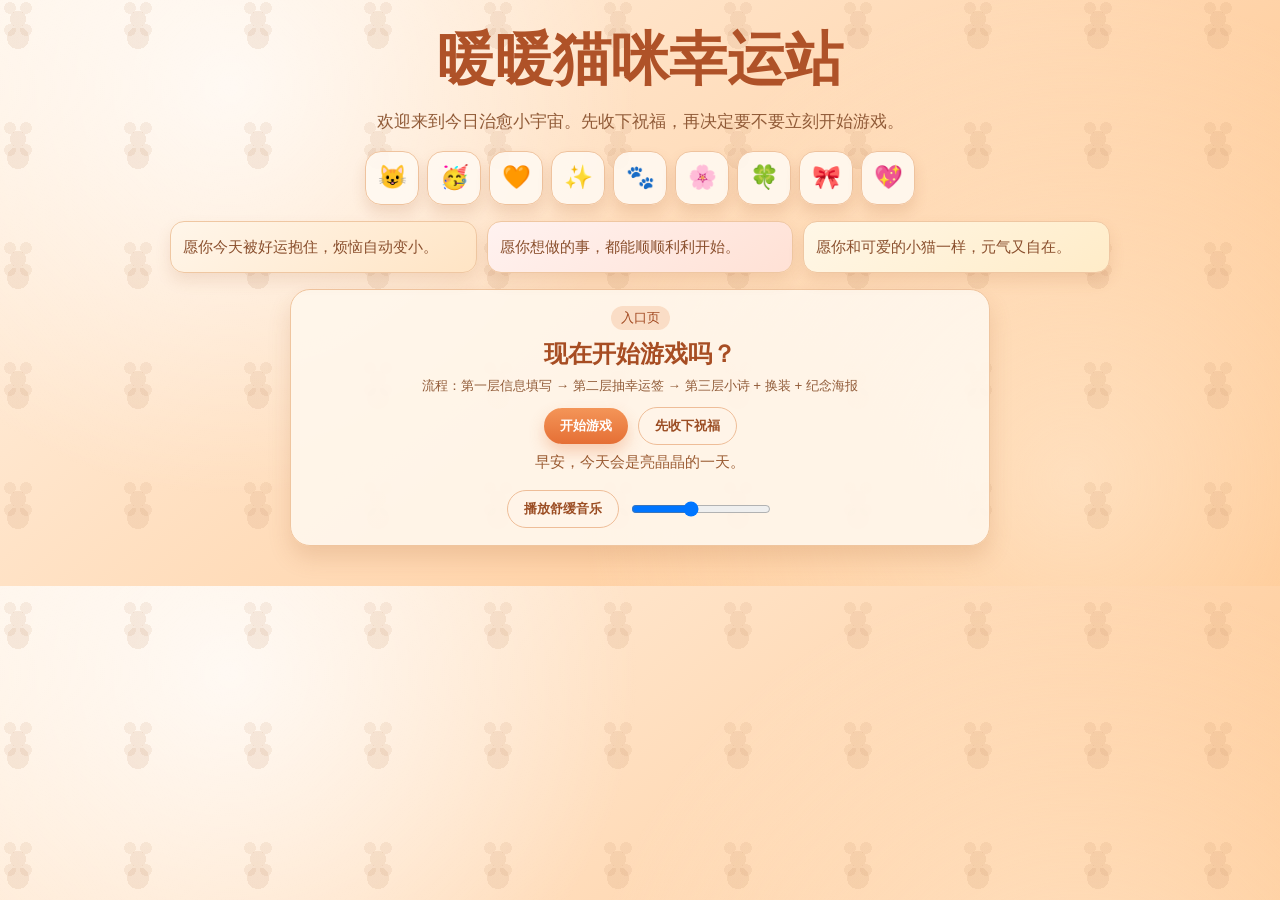
==== commit 17f94c07: "feat: add standalone welcome landing page as site entry" ====
--- a/index.html
+++ b/index.html
@@ -3,69 +3,48 @@
 <head>
 <meta charset="UTF-8" />
 <meta name="viewport" content="width=device-width, initial-scale=1.0" />
-<title>暖暖猫咪幸运站 - 第一层</title>
+<title>暖暖猫咪幸运站 - 欢迎页</title>
 <link rel="stylesheet" href="style.css" />
 </head>
 <body class="paw-bg">
 <div class="bg-cute" id="bgCute"></div>
-<div class="petal-cloud" id="petalCloud"></div>
 <main>
-  <section class="hero">
+  <section class="hero welcome-hero">
     <h1>暖暖猫咪幸运站</h1>
-    <p id="greetingText">第一层保存资料。完成后进入第二层抽今日幸运签。</p>
-    <div class="steps" aria-label="流程步骤">
-      <button class="step-btn on" type="button" aria-label="当前在第一层">第 1 层 信息</button>
-      <button class="step-btn" type="button" disabled aria-label="第二层未解锁">第 2 层 幸运签</button>
-      <button class="step-btn" type="button" disabled aria-label="第三层未解锁">第 3 层 小诗+换装</button>
+    <p class="welcome-sub">欢迎来到今日治愈小宇宙。先收下祝福，再决定要不要立刻开始游戏。</p>
+
+    <div class="emoji-wall" aria-label="可爱表情包">
+      <span class="emoji-chip">😺</span>
+      <span class="emoji-chip">🥳</span>
+      <span class="emoji-chip">🧡</span>
+      <span class="emoji-chip">✨</span>
+      <span class="emoji-chip">🐾</span>
+      <span class="emoji-chip">🌸</span>
+      <span class="emoji-chip">🍀</span>
+      <span class="emoji-chip">🎀</span>
+      <span class="emoji-chip">💖</span>
     </div>
-    <div class="step-track" aria-hidden="true"><span class="step-fill p1"></span></div>
-    <div class="row" style="justify-content:center">
-      <button id="musicToggle" class="sec" type="button" aria-label="播放或暂停舒缓音乐">播放舒缓音乐</button>
-      <input id="musicVolume" type="range" min="0" max="100" value="40" style="width:140px" aria-label="音乐音量" />
+
+    <div class="bless-grid" aria-label="祝福文案框">
+      <div class="bless-card c1">愿你今天被好运抱住，烦恼自动变小。</div>
+      <div class="bless-card c2">愿你想做的事，都能顺顺利利开始。</div>
+      <div class="bless-card c3">愿你和可爱的小猫一样，元气又自在。</div>
     </div>
-  </section>
 
-  <section class="grid">
-    <article class="card">
-      <span class="tag">第一层</span>
-      <h2>填写并保存信息</h2>
-      <small>数据会保存在浏览器 localStorage。必填项请先完成再进入下一层。</small>
+    <article class="welcome-panel">
+      <span class="tag">入口页</span>
+      <h2>现在开始游戏吗？</h2>
+      <small>流程：第一层信息填写 → 第二层抽幸运签 → 第三层小诗 + 换装 + 纪念海报</small>
 
-      <div class="form">
-        <div class="item"><label for="name">名字 *</label><input id="name" maxlength="20" placeholder="例如：小橘" aria-label="名字，必填" /></div>
-        <div class="item"><label for="age">年龄 *</label><input id="age" type="number" min="1" max="120" placeholder="例如：18" aria-label="年龄，必填" /></div>
-        <div class="item"><label for="city">城市</label><input id="city" maxlength="20" placeholder="例如：上海" aria-label="城市" /></div>
-        <div class="item"><label for="hobby">喜欢的事</label><input id="hobby" maxlength="40" placeholder="例如：晒太阳、看电影" aria-label="喜欢的事情" /></div>
-        <div class="item full"><label for="wish">今日小愿望</label><textarea id="wish" rows="2" maxlength="80" placeholder="今日小愿望：比如暴富、变美、吃好吃的～" aria-label="今日小愿望"></textarea></div>
+      <div class="row welcome-actions">
+        <button id="startGame" class="pri" type="button" aria-label="开始游戏">开始游戏</button>
+        <button id="laterBtn" class="sec" type="button" aria-label="稍后开始">先收下祝福</button>
       </div>
+      <div class="status welcome-status" id="welcomeStatus" aria-live="polite"></div>
 
-      <div class="row">
-        <button id="saveProfile" class="pri" type="button" aria-label="保存信息">保存信息</button>
-        <button id="loadProfile" class="sec" type="button" aria-label="读取已保存信息">读取已保存信息</button>
-        <button id="clearProfile" class="sec" type="button" aria-label="清空信息">清空信息</button>
-        <button id="toLayer2" class="next" type="button" aria-label="完成第一层进入第二层">完成第一层，进入第二层</button>
-      </div>
-      <div class="status" id="profileStatus" aria-live="polite"></div>
-
-      <div class="cat-trio-wrap">
-        <div class="cat-trio">
-          <button id="catA" class="mini-cat orange" type="button" aria-label="小橘猫">
-            <span class="ear l"></span><span class="ear r"></span><span class="head"></span>
-            <span class="eye l"></span><span class="eye r"></span><span class="nose"></span><span class="mouth">ω</span>
-            <span class="whisk l1"></span><span class="whisk l2"></span><span class="whisk r1"></span><span class="whisk r2"></span>
-          </button>
-          <button id="catB" class="mini-cat white" type="button" aria-label="小白猫">
-            <span class="ear l"></span><span class="ear r"></span><span class="head"></span>
-            <span class="eye l"></span><span class="eye r"></span><span class="nose"></span><span class="mouth">ω</span>
-            <span class="whisk l1"></span><span class="whisk l2"></span><span class="whisk r1"></span><span class="whisk r2"></span>
-          </button>
-          <button id="catC" class="mini-cat gray" type="button" aria-label="小灰猫">
-            <span class="ear l"></span><span class="ear r"></span><span class="head"></span>
-            <span class="eye l"></span><span class="eye r"></span><span class="nose"></span><span class="mouth">ω</span>
-            <span class="whisk l1"></span><span class="whisk l2"></span><span class="whisk r1"></span><span class="whisk r2"></span>
-          </button>
-        </div>
-        <div class="cat-note">sweet cat ♡ <b>点击小猫会喵喵叫 + 送你一句治愈文案</b></div>
+      <div class="row" style="justify-content:center">
+        <button id="musicToggle" class="sec" type="button" aria-label="播放或暂停舒缓音乐">播放舒缓音乐</button>
+        <input id="musicVolume" type="range" min="0" max="100" value="40" style="width:140px" aria-label="音乐音量" />
       </div>
     </article>
   </section>
@@ -79,199 +58,53 @@
 <script>
 const E={
   bgCute:document.getElementById("bgCute"),
-  petalCloud:document.getElementById("petalCloud"),
-  greetingText:document.getElementById("greetingText"),
-  name:document.getElementById("name"),
-  age:document.getElementById("age"),
-  city:document.getElementById("city"),
-  hobby:document.getElementById("hobby"),
-  wish:document.getElementById("wish"),
-  saveProfile:document.getElementById("saveProfile"),
-  loadProfile:document.getElementById("loadProfile"),
-  clearProfile:document.getElementById("clearProfile"),
-  toLayer2:document.getElementById("toLayer2"),
-  profileStatus:document.getElementById("profileStatus"),
+  startGame:document.getElementById("startGame"),
+  laterBtn:document.getElementById("laterBtn"),
+  welcomeStatus:document.getElementById("welcomeStatus"),
   musicToggle:document.getElementById("musicToggle"),
   musicVolume:document.getElementById("musicVolume"),
   bgMusic:document.getElementById("bgMusic")
 };
 
-const HEALING_TEXT=[
-  "今天也要开心呀😺",
-  "你已经很棒啦，慢慢来也行。",
-  "好运正在路上，别着急。",
-  "记得喝水，也记得夸夸自己。",
-  "世界有点吵，但你可以很温柔。",
-  "小猫说：抱抱你，继续发光。"
+const LATER_WORDS=[
+  "先摸摸小猫再出发，今天也会很顺。",
+  "祝福已装进背包，随时都能开始。",
+  "慢慢来也很好，幸运会等你。",
+  "给你一颗暖暖小心心：准备好再点开始。"
 ];
 
-let meowCtx=null;
-
-function showHint(msg){
-  const hint=document.createElement("div");
-  hint.className="hint-pop";
-  hint.textContent=msg;
-  document.body.appendChild(hint);
-  setTimeout(()=>hint.remove(),1700);
+function popHint(msg){
+  const el=document.createElement("div");
+  el.className="hint-pop";
+  el.textContent=msg;
+  document.body.appendChild(el);
+  setTimeout(()=>el.remove(),1700);
 }
 
-function markInvalid(el,msg){
-  el.classList.add("field-bad");
-  el.focus();
-  WarmCat.status(E.profileStatus,msg,true);
+function boot(){
+  const p=WarmCat.readJSON(WarmCat.KEYS.profile);
+  if(p&&p.name){
+    E.startGame.textContent="继续游戏";
+    E.welcomeStatus.textContent=`欢迎回来，${p.name}。可以继续你的猫咪幸运之旅。`;
+  }else{
+    E.welcomeStatus.textContent=WarmCat.timeGreeting();
+  }
 }
 
-function clearInvalid(){
-  [E.name,E.age,E.city,E.hobby,E.wish].forEach((el)=>el.classList.remove("field-bad"));
-}
-
-function collectProfile(){
-  clearInvalid();
-  const p={
-    name:E.name.value.trim(),
-    age:Number(E.age.value),
-    city:E.city.value.trim(),
-    hobby:E.hobby.value.trim(),
-    wish:E.wish.value.trim()
-  };
-  if(!p.name){markInvalid(E.name,"请填写名字和年龄哦～");return null;}
-  if(!Number.isInteger(p.age)||p.age<1||p.age>120){markInvalid(E.age,"年龄需要是 1-120 的整数。");return null;}
-  return p;
-}
-
-function applyProfile(p){
-  E.name.value=p.name||"";
-  E.age.value=p.age||"";
-  E.city.value=p.city||"";
-  E.hobby.value=p.hobby||"";
-  E.wish.value=p.wish||"";
-  clearInvalid();
-}
-
-function saveProfile(showMsg=true){
-  const p=collectProfile();
-  if(!p)return false;
-  WarmCat.writeJSON(WarmCat.KEYS.profile,p);
-  if(showMsg){
-    WarmCat.status(E.profileStatus,`信息已保存✨ ${p.name}（${p.age} 岁）`);
-  }
-  return true;
-}
-
-function loadProfile(showMsg=true){
-  const p=WarmCat.readJSON(WarmCat.KEYS.profile);
-  if(!p){
-    if(showMsg)WarmCat.status(E.profileStatus,"当前浏览器还没有保存过信息。",true);
-    return false;
-  }
-  applyProfile(p);
-  if(showMsg)WarmCat.status(E.profileStatus,`已读取：${p.name}（${p.age} 岁）。`);
-  return true;
-}
-
-function clearProfile(){
-  [E.name,E.age,E.city,E.hobby,E.wish].forEach((el)=>el.value="");
-  clearInvalid();
-  localStorage.removeItem(WarmCat.KEYS.profile);
-  WarmCat.status(E.profileStatus,"已清空当前页面与本地保存的信息。",false);
-}
-
-function blossomToNext(profile){
-  const icons=["💗","💮","🌸","✨","🐾","💖"];
-  for(let i=0;i<24;i+=1){
-    const p=document.createElement("span");
-    p.className="petal";
-    p.textContent=icons[Math.floor(Math.random()*icons.length)];
-    const x=`${-340+Math.random()*680}px`;
-    const y=`${-260+Math.random()*120}px`;
-    const r=`${-130+Math.random()*260}deg`;
-    p.style.setProperty("--x",x);
-    p.style.setProperty("--y",y);
-    p.style.setProperty("--r",r);
-    p.style.animationDelay=`${(i*0.025).toFixed(3)}s`;
-    E.petalCloud.appendChild(p);
-    setTimeout(()=>p.remove(),1600);
-  }
-  WarmCat.writeSessionJSON(WarmCat.SESSION_KEYS.l1ToL2,{
-    at:Date.now(),
-    name:profile.name,
-    hobby:profile.hobby,
-    wish:profile.wish,
-    blessing:WarmCat.wishBlessing(profile.name,profile.wish)
-  });
-  WarmCat.status(E.profileStatus,"正在为你定制专属幸运签～");
-}
-
-function playMeow(seed){
-  const AC=window.AudioContext||window.webkitAudioContext;
-  if(!AC)return;
-  if(!meowCtx)meowCtx=new AC();
-  const ctx=meowCtx;
-  const start=ctx.currentTime;
-  const osc=ctx.createOscillator();
-  const gain=ctx.createGain();
-  osc.type="triangle";
-  const base=470+seed*45;
-  osc.frequency.setValueAtTime(base,start);
-  osc.frequency.exponentialRampToValueAtTime(base*0.6,start+0.16);
-  gain.gain.setValueAtTime(0.001,start);
-  gain.gain.exponentialRampToValueAtTime(0.19,start+0.03);
-  gain.gain.exponentialRampToValueAtTime(0.002,start+0.22);
-  osc.connect(gain);
-  gain.connect(ctx.destination);
-  osc.start(start);
-  osc.stop(start+0.24);
-}
-
-function catTip(cat,text){
-  const tip=document.createElement("span");
-  tip.className="cat-tip";
-  tip.textContent=text;
-  cat.appendChild(tip);
-  setTimeout(()=>tip.remove(),920);
-}
-
-function meowAndPop(id,seed){
-  const cat=document.getElementById(id);
-  if(!cat)return;
-  playMeow(seed);
-  cat.classList.remove("meow-pop");
-  void cat.offsetWidth;
-  cat.classList.add("meow-pop");
-  const msg=HEALING_TEXT[Math.floor(Math.random()*HEALING_TEXT.length)];
-  catTip(cat,msg);
-  setTimeout(()=>cat.classList.remove("meow-pop"),260);
-}
-
-E.saveProfile.onclick=()=>saveProfile(true);
-E.loadProfile.onclick=()=>loadProfile(true);
-E.clearProfile.onclick=clearProfile;
-E.toLayer2.onclick=()=>{
-  const p=collectProfile();
-  if(!p){
-    showHint("请先完成必填项再进入第二层");
-    return;
-  }
-  WarmCat.writeJSON(WarmCat.KEYS.profile,p);
-  blossomToNext(p);
-  setTimeout(()=>{location.href="layer2.html";},920);
+E.startGame.onclick=()=>{
+  popHint("出发咯，去第一层填写信息～");
+  setTimeout(()=>{location.href="layer1.html";},420);
 };
 
-[E.name,E.age].forEach((el)=>{
-  el.addEventListener("blur",()=>{
-    if(!el.value.trim())el.classList.add("field-bad");
-  });
-  el.addEventListener("input",()=>el.classList.remove("field-bad"));
-});
+E.laterBtn.onclick=()=>{
+  const msg=LATER_WORDS[Math.floor(Math.random()*LATER_WORDS.length)];
+  E.welcomeStatus.textContent=msg;
+  popHint("祝福+1 ✨");
+};
 
-document.getElementById("catA").addEventListener("click",()=>meowAndPop("catA",1));
-document.getElementById("catB").addEventListener("click",()=>meowAndPop("catB",2));
-document.getElementById("catC").addEventListener("click",()=>meowAndPop("catC",3));
-
-E.greetingText.textContent=`第一层保存资料。${WarmCat.timeGreeting()}`;
 WarmCat.initCuteBg(E.bgCute);
-WarmCat.initMusic(E.musicToggle,E.musicVolume,E.bgMusic,E.profileStatus);
-loadProfile(false);
+WarmCat.initMusic(E.musicToggle,E.musicVolume,E.bgMusic,E.welcomeStatus);
+boot();
 </script>
 </body>
 </html>
--- a/style.css
+++ b/style.css
@@ -184,6 +184,36 @@
   opacity:0;
   animation:hintDrop 1.7s ease forwards;
 }
+.welcome-hero{max-width:940px;margin:0 auto}
+.welcome-hero h1{font-size:clamp(2.1rem,5.2vw,3.6rem)}
+.welcome-sub{margin-top:10px;font-size:1.06rem;color:#8f5632}
+.emoji-wall{display:flex;justify-content:center;gap:8px;flex-wrap:wrap;margin-top:14px}
+.emoji-chip{
+  display:inline-flex;align-items:center;justify-content:center;
+  width:54px;height:54px;border-radius:16px;
+  border:1px solid #efc39e;background:rgba(255,249,241,.9);
+  box-shadow:0 8px 14px rgba(165,95,48,.16);
+  font-size:1.45rem;animation:emojiBob 3s ease-in-out infinite
+}
+.emoji-chip:nth-child(2n){animation-delay:-1.1s}
+.emoji-chip:nth-child(3n){animation-delay:-2.1s}
+.bless-grid{display:grid;grid-template-columns:repeat(3,minmax(0,1fr));gap:10px;margin-top:16px}
+.bless-card{
+  padding:12px 12px;border-radius:14px;border:1px solid #efc7a2;
+  box-shadow:0 8px 15px rgba(170,102,54,.14);
+  color:#8a4f2d;line-height:1.7;font-size:.95rem;text-align:left
+}
+.bless-card.c1{background:linear-gradient(145deg,#fff6ea,#ffe4c4)}
+.bless-card.c2{background:linear-gradient(145deg,#fff2f0,#ffe1d5)}
+.bless-card.c3{background:linear-gradient(145deg,#fff7e7,#ffecc8)}
+.welcome-panel{
+  margin:16px auto 0;max-width:700px;
+  background:rgba(255,247,236,.92);border:1px solid #efc59f;border-radius:20px;
+  box-shadow:0 12px 22px rgba(164,93,45,.18);padding:16px
+}
+.welcome-panel h2{font-size:1.5rem}
+.welcome-actions{justify-content:center}
+.welcome-status{min-height:24px;text-align:center;color:#9a5a31;margin-top:8px}
 
 .dress{display:grid;grid-template-columns:270px 1fr;gap:12px;margin-top:12px}
 .stage{position:relative;height:325px;border:1px solid #efc79e;border-radius:16px;overflow:hidden;cursor:pointer;
@@ -244,6 +274,7 @@
 @keyframes miniEarWiggle{0%,100%{transform:rotate(-12deg)}10%{transform:rotate(-7deg)}20%{transform:rotate(-14deg)}}
 @keyframes miniBlink{0%,45%,47%,100%{transform:scaleY(1)}46%{transform:scaleY(.08)}}
 @keyframes miniPop{0%{transform:translateX(-50%) scale(1)}50%{transform:translateX(-50%) scale(1.08)}100%{transform:translateX(-50%) scale(1)}}
+@keyframes emojiBob{0%,100%{transform:translateY(0)}50%{transform:translateY(-4px)}}
 @keyframes petalFly{
   0%{opacity:0;transform:translate(-50%,-20%) rotate(0deg) scale(.8)}
   25%{opacity:1}
@@ -268,4 +299,4 @@
 }
 
 @media (max-width:1020px){.layer3,.preview{grid-column:span 12}.dress{grid-template-columns:1fr}}
-@media (max-width:680px){.form{grid-template-columns:1fr}.card{padding:13px;border-radius:16px}}
+@media (max-width:680px){.form{grid-template-columns:1fr}.card{padding:13px;border-radius:16px}.bless-grid{grid-template-columns:1fr}}
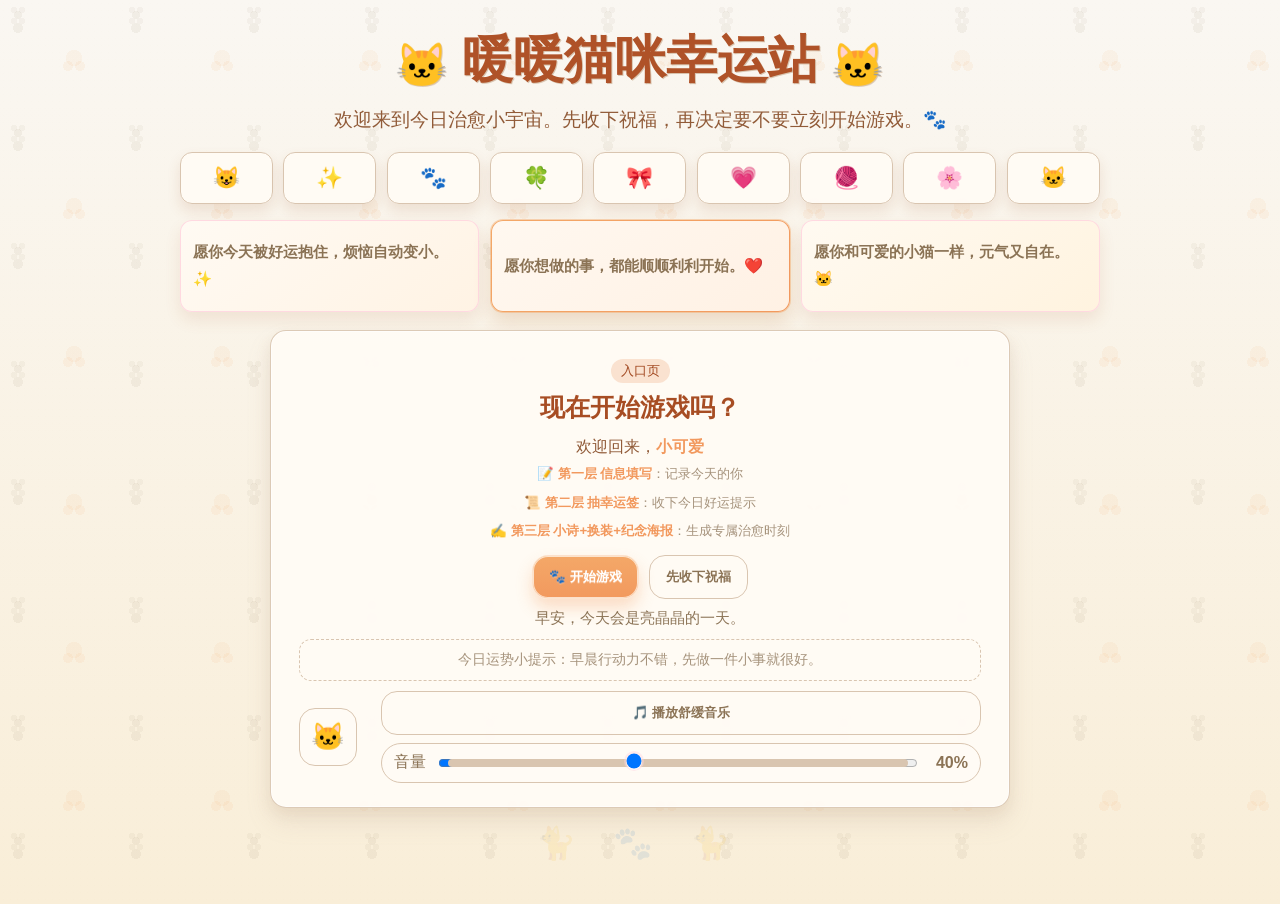
==== commit 802eac4d: "feat(entry): unify cozy cat welcome page visuals and interactions" ====
--- a/index.html
+++ b/index.html
@@ -6,47 +6,61 @@
 <title>暖暖猫咪幸运站 - 欢迎页</title>
 <link rel="stylesheet" href="style.css" />
 </head>
-<body class="paw-bg">
+<body class="paw-bg welcome-entry">
 <div class="bg-cute" id="bgCute"></div>
 <main>
   <section class="hero welcome-hero">
-    <h1>暖暖猫咪幸运站</h1>
-    <p class="welcome-sub">欢迎来到今日治愈小宇宙。先收下祝福，再决定要不要立刻开始游戏。</p>
-
-    <div class="emoji-wall" aria-label="可爱表情包">
-      <span class="emoji-chip">😺</span>
-      <span class="emoji-chip">🥳</span>
-      <span class="emoji-chip">🧡</span>
-      <span class="emoji-chip">✨</span>
-      <span class="emoji-chip">🐾</span>
-      <span class="emoji-chip">🌸</span>
-      <span class="emoji-chip">🍀</span>
-      <span class="emoji-chip">🎀</span>
-      <span class="emoji-chip">💖</span>
+    <h1 class="welcome-title"><span class="cat-mini">🐱</span> 暖暖猫咪幸运站 <span class="cat-mini">🐱</span></h1>
+    <p class="welcome-sub">欢迎来到今日治愈小宇宙。先收下祝福，再决定要不要立刻开始游戏。🐾</p>
+
+    <div class="emoji-wall" aria-label="可爱图标互动区">
+      <button class="emoji-chip" type="button" data-word="今天适合轻轻出发，也会稳稳抵达。" aria-label="元气祝福">😺</button>
+      <button class="emoji-chip" type="button" data-word="你认真生活的样子，本来就很闪亮。" aria-label="鼓励祝福">✨</button>
+      <button class="emoji-chip" type="button" data-word="把节奏放慢一点，心会更亮一点。" aria-label="慢节奏祝福">🐾</button>
+      <button class="emoji-chip" type="button" data-word="好运正在靠近，记得给自己一个微笑。" aria-label="好运祝福">🍀</button>
+      <button class="emoji-chip" type="button" data-word="今天也会有可爱的惊喜在等你。" aria-label="惊喜祝福">🎀</button>
+      <button class="emoji-chip" type="button" data-word="愿你被温柔抱住，烦恼都变轻。" aria-label="治愈祝福">💗</button>
+      <button class="emoji-chip" type="button" data-word="你的小愿望，正在一点点靠近。" aria-label="愿望祝福">🧶</button>
+      <button class="emoji-chip" type="button" data-word="先照顾好自己，今天就已经很棒了。" aria-label="陪伴祝福">🌸</button>
+      <button class="emoji-chip" type="button" data-word="猫咪说：喵呜，今天也请你开心。" aria-label="猫咪祝福">🐱</button>
     </div>
 
     <div class="bless-grid" aria-label="祝福文案框">
-      <div class="bless-card c1">愿你今天被好运抱住，烦恼自动变小。</div>
-      <div class="bless-card c2">愿你想做的事，都能顺顺利利开始。</div>
-      <div class="bless-card c3">愿你和可爱的小猫一样，元气又自在。</div>
+      <button class="bless-card c1" type="button" data-text="愿你今天被好运抱住，烦恼自动变小。✨" aria-label="祝福卡片一">愿你今天被好运抱住，烦恼自动变小。✨</button>
+      <button class="bless-card c2 active" type="button" data-text="愿你想做的事，都能顺顺利利开始。❤️" aria-label="祝福卡片二">愿你想做的事，都能顺顺利利开始。❤️</button>
+      <button class="bless-card c3" type="button" data-text="愿你和可爱的小猫一样，元气又自在。🐱" aria-label="祝福卡片三">愿你和可爱的小猫一样，元气又自在。🐱</button>
     </div>
 
     <article class="welcome-panel">
       <span class="tag">入口页</span>
       <h2>现在开始游戏吗？</h2>
-      <small>流程：第一层信息填写 → 第二层抽幸运签 → 第三层小诗 + 换装 + 纪念海报</small>
+      <p class="welcome-greeting" id="welcomeGreeting">欢迎回来，<b class="welcome-name" id="userName">小可爱</b></p>
+      <small class="flow-lines">
+        <span class="flow-line">📝 <b>第一层 信息填写</b>：记录今天的你</span>
+        <span class="flow-line">📜 <b>第二层 抽幸运签</b>：收下今日好运提示</span>
+        <span class="flow-line">✍️ <b>第三层 小诗+换装+纪念海报</b>：生成专属治愈时刻</span>
+      </small>
 
       <div class="row welcome-actions">
-        <button id="startGame" class="pri" type="button" aria-label="开始游戏">开始游戏</button>
+        <button id="startGame" class="pri" type="button" aria-label="继续游戏">继续游戏</button>
         <button id="laterBtn" class="sec" type="button" aria-label="稍后开始">先收下祝福</button>
       </div>
       <div class="status welcome-status" id="welcomeStatus" aria-live="polite"></div>
-
-      <div class="row" style="justify-content:center">
-        <button id="musicToggle" class="sec" type="button" aria-label="播放或暂停舒缓音乐">播放舒缓音乐</button>
-        <input id="musicVolume" type="range" min="0" max="100" value="40" style="width:140px" aria-label="音乐音量" />
+      <div class="today-tip" id="todayTip" aria-live="polite"></div>
+
+      <div class="music-zone">
+        <div class="music-pet" id="musicPet" aria-hidden="true">🐱</div>
+        <div class="music-controls">
+          <button id="musicToggle" class="sec music-btn" type="button" aria-label="播放或暂停舒缓音乐">🎵 播放舒缓音乐</button>
+          <label class="volume-shell" for="musicVolume">
+            <span>音量</span>
+            <input id="musicVolume" type="range" min="0" max="100" value="40" aria-label="音乐音量" />
+            <b id="volumeText">40%</b>
+          </label>
+        </div>
       </div>
     </article>
+    <div class="entry-silhouette" aria-hidden="true">🐈  🐾  🐈</div>
   </section>
 </main>
 
@@ -60,17 +74,24 @@
   bgCute:document.getElementById("bgCute"),
   startGame:document.getElementById("startGame"),
   laterBtn:document.getElementById("laterBtn"),
+  welcomeGreeting:document.getElementById("welcomeGreeting"),
+  userName:document.getElementById("userName"),
   welcomeStatus:document.getElementById("welcomeStatus"),
+  todayTip:document.getElementById("todayTip"),
+  blessCards:Array.from(document.querySelectorAll(".bless-card")),
+  emojiChips:Array.from(document.querySelectorAll(".emoji-chip")),
   musicToggle:document.getElementById("musicToggle"),
   musicVolume:document.getElementById("musicVolume"),
+  volumeText:document.getElementById("volumeText"),
+  musicPet:document.getElementById("musicPet"),
   bgMusic:document.getElementById("bgMusic")
 };
 
 const LATER_WORDS=[
-  "先摸摸小猫再出发，今天也会很顺。",
-  "祝福已装进背包，随时都能开始。",
-  "慢慢来也很好，幸运会等你。",
-  "给你一颗暖暖小心心：准备好再点开始。"
+  "先摸摸小猫再出发，今天也会很顺。🐾",
+  "祝福已装进背包，随时都能开始。✨",
+  "慢慢来也很好，幸运会等你。💗",
+  "给你一颗暖暖小心心：准备好再点开始。🌸"
 ];
 
 function popHint(msg){
@@ -81,30 +102,105 @@
   setTimeout(()=>el.remove(),1700);
 }
 
-function boot(){
-  const p=WarmCat.readJSON(WarmCat.KEYS.profile);
-  if(p&&p.name){
+function sprinkleAt(x,y,count=8){
+  const pool=["💗","🐾","✨","🧡"];
+  for(let i=0;i<count;i+=1){
+    const el=document.createElement("span");
+    el.className="entry-drop";
+    el.textContent=pool[Math.floor(Math.random()*pool.length)];
+    el.style.left=`${x+(Math.random()*42-21)}px`;
+    el.style.top=`${y+(Math.random()*20-10)}px`;
+    el.style.setProperty("--dx",`${Math.random()*110-55}px`);
+    el.style.setProperty("--dy",`${-55-Math.random()*95}px`);
+    el.style.setProperty("--dr",`${Math.random()*120-60}deg`);
+    document.body.appendChild(el);
+    setTimeout(()=>el.remove(),1200);
+  }
+}
+
+function burstFromEl(node){
+  const rect=node.getBoundingClientRect();
+  sprinkleAt(rect.left+rect.width*0.5,rect.top+rect.height*0.5,10);
+}
+
+function setTip(profile){
+  const fortune=WarmCat.readJSON(WarmCat.KEYS.fortune);
+  const hour=new Date().getHours();
+  let msg="今日运势小提示：把肩膀放松一点，好运更容易靠近你。";
+  if(fortune&&fortune.date===WarmCat.day()&&profile&&fortune.name===profile.name){
+    msg=`今日运势小提示：你的关键词是「${fortune.keyword||fortune.title||"温柔"}」，慢慢来会更顺。`;
+  }else if(hour>=22||hour<6){
+    msg="今日运势小提示：夜晚适合慢慢收心，明天会更亮。";
+  }else if(hour>=6&&hour<12){
+    msg="今日运势小提示：早晨行动力不错，先做一件小事就很好。";
+  }
+  E.todayTip.textContent=msg;
+}
+
+function setGreeting(profile){
+  const name=(profile&&profile.name)?profile.name:"小可爱";
+  E.userName.textContent=name;
+  E.welcomeGreeting.innerHTML=`欢迎回来，<b class="welcome-name">${name}</b>`;
+  if(profile&&profile.name){
     E.startGame.textContent="继续游戏";
-    E.welcomeStatus.textContent=`欢迎回来，${p.name}。可以继续你的猫咪幸运之旅。`;
+    E.welcomeStatus.textContent=`欢迎回来，${name}。可以继续你的猫咪幸运之旅。`;
   }else{
+    E.startGame.textContent="开始游戏";
     E.welcomeStatus.textContent=WarmCat.timeGreeting();
   }
+  setTip(profile);
 }
 
 E.startGame.onclick=()=>{
+  E.startGame.classList.add("btn-loading");
   popHint("出发咯，去第一层填写信息～");
+  burstFromEl(E.startGame);
   setTimeout(()=>{location.href="layer1.html";},420);
 };
 
 E.laterBtn.onclick=()=>{
   const msg=LATER_WORDS[Math.floor(Math.random()*LATER_WORDS.length)];
   E.welcomeStatus.textContent=msg;
+  burstFromEl(E.laterBtn);
   popHint("祝福+1 ✨");
 };
 
+E.emojiChips.forEach((chip)=>{
+  chip.addEventListener("click",()=>{
+    const msg=chip.dataset.word||"愿你今天被温柔接住。";
+    E.welcomeStatus.textContent=msg;
+    burstFromEl(chip);
+    popHint("喵呜祝福到达 💗");
+  });
+});
+
+E.blessCards.forEach((card)=>{
+  card.addEventListener("click",()=>{
+    E.blessCards.forEach((x)=>x.classList.remove("active"));
+    card.classList.add("active");
+    E.welcomeStatus.textContent=card.dataset.text||card.textContent;
+    burstFromEl(card);
+  });
+});
+
 WarmCat.initCuteBg(E.bgCute);
-WarmCat.initMusic(E.musicToggle,E.musicVolume,E.bgMusic,E.welcomeStatus);
-boot();
+const musicCtrl=WarmCat.initMusic(E.musicToggle,E.musicVolume,E.bgMusic,E.welcomeStatus);
+const profile=WarmCat.readJSON(WarmCat.KEYS.profile);
+setGreeting(profile);
+if(musicCtrl&&musicCtrl.onVolumeChange){
+  musicCtrl.onVolumeChange((_,percent)=>{
+    E.volumeText.textContent=`${percent}%`;
+  });
+}
+if(musicCtrl&&musicCtrl.onPlayChange){
+  musicCtrl.onPlayChange((playing)=>{
+    E.musicPet.classList.toggle("on",playing);
+    E.musicToggle.textContent=playing?"🎵 暂停舒缓音乐":"🎵 播放舒缓音乐";
+    if(playing){
+      burstFromEl(E.musicToggle);
+    }
+  });
+}
 </script>
 </body>
 </html>
--- a/style.css
+++ b/style.css
@@ -1,7 +1,7 @@
 ﻿:root{
-  --bg1:#fff4e8;
-  --bg2:#ffd8b2;
-  --bg3:#ffbf81;
+  --bg1:#FAF7F2;
+  --bg2:#F9EED8;
+  --bg3:#F9EED8;
   --card:rgba(255,248,239,.9);
   --line:rgba(203,126,65,.28);
   --text:#6f4225;
@@ -12,7 +12,7 @@
 body{
   margin:0;
   color:var(--text);
-  font-family:"YouYuan","KaiTi","Microsoft YaHei",sans-serif;
+  font-family:"PingFang SC","Hiragino Sans GB","Microsoft YaHei","Segoe UI",sans-serif;
   overflow-x:hidden;
   background:
     radial-gradient(circle at 18% 15%,rgba(255,255,255,.7),transparent 35%),
@@ -32,6 +32,33 @@
     linear-gradient(140deg,var(--bg1),var(--bg2) 55%,var(--bg3));
   background-size:120px 120px,120px 120px,120px 120px,120px 120px,120px 120px,120px 120px,auto,auto,auto;
 }
+.welcome-entry{
+  position:relative;
+  background:
+    radial-gradient(circle at 14px 10px,rgba(139,115,85,.06) 0 3px,transparent 3px),
+    radial-gradient(circle at 22px 10px,rgba(139,115,85,.06) 0 3px,transparent 3px),
+    radial-gradient(circle at 18px 15px,rgba(139,115,85,.08) 0 4px,transparent 4px),
+    radial-gradient(circle at 14px 21px,rgba(139,115,85,.06) 0 3px,transparent 3px),
+    radial-gradient(circle at 22px 21px,rgba(139,115,85,.06) 0 3px,transparent 3px),
+    radial-gradient(circle at 18px 28px,rgba(139,115,85,.08) 0 5px,transparent 5px),
+    radial-gradient(circle at 74px 58px,rgba(244,168,104,.08) 0 8px,transparent 8px),
+    radial-gradient(circle at 80px 66px,rgba(244,168,104,.09) 0 5px,transparent 5px),
+    radial-gradient(circle at 68px 66px,rgba(244,168,104,.09) 0 5px,transparent 5px),
+    linear-gradient(180deg,#FAF7F2,#F9EED8);
+  background-size:118px 118px,118px 118px,118px 118px,118px 118px,118px 118px,118px 118px,148px 148px,148px 148px,148px 148px,auto;
+}
+.welcome-entry:before{
+  content:"";
+  position:fixed;
+  inset:0;
+  z-index:0;
+  pointer-events:none;
+  opacity:.07;
+  background-image:
+    radial-gradient(rgba(170,140,106,.28) .5px,transparent .5px),
+    radial-gradient(rgba(170,140,106,.2) .6px,transparent .6px);
+  background-size:4px 4px,7px 7px;
+}
 .bg-cute{position:fixed;inset:0;pointer-events:none;z-index:0;overflow:hidden}
 .bg-chip{position:absolute;opacity:.22;animation:chipUp linear forwards;filter:drop-shadow(0 1px 2px rgba(255,255,255,.6))}
 @keyframes chipUp{0%{transform:translateY(0) scale(.8);opacity:0}15%{opacity:.22}100%{transform:translateY(-120vh) scale(1.2);opacity:0}}
@@ -43,6 +70,7 @@
 .step-btn{border:1px solid #edbd96;background:#fff7ef;color:#9b5128;border-radius:999px;padding:8px 14px;font-size:.86rem;font-weight:700;cursor:pointer}
 .step-btn.on{background:linear-gradient(180deg,#f39a61,#e77d41);color:#fff;border-color:#df7638;box-shadow:0 6px 12px rgba(223,118,56,.28)}
 .step-btn:disabled{opacity:.45;cursor:not-allowed}
+.step-btn.locked{opacity:.45;cursor:not-allowed;filter:saturate(.7)}
 .step-btn.done{background:linear-gradient(180deg,#f8c58a,#f29f57);color:#7f411f}
 .step-btn.done:before{content:"✓ ";font-weight:900}
 .step-track{width:min(580px,86vw);height:10px;margin:10px auto 0;border:1px solid #e9b88f;border-radius:999px;background:rgba(255,245,230,.82);overflow:hidden}
@@ -77,6 +105,18 @@
 .status{min-height:22px;margin-top:8px;font-size:.92rem;color:var(--ok)}
 .status.warn{color:#af4c22}
 .status.bad{color:#b14a23}
+.music-row{justify-content:center}
+.music-wrap{display:flex;align-items:center;gap:10px;flex-wrap:wrap;justify-content:center}
+.volume-wrap{display:flex;align-items:center;gap:8px;padding:6px 12px;border:1px solid #eec49f;border-radius:999px;background:#fff8ef;color:#9b532b;font-size:.9rem}
+.volume-wrap input[type="range"]{width:138px}
+.volume-text{min-width:42px;text-align:right;color:#8f4d28;font-weight:700}
+.music-meta{font-size:.85rem;color:#9b5c35;min-height:20px}
+.field-tip{font-size:.8rem;color:#a26840;min-height:18px}
+.char-count{font-size:.8rem;color:#a96a43;margin-left:6px}
+.char-count.warn{color:#c95f2f}
+.char-count.max{color:#b14a23;font-weight:700}
+.btn-loading{position:relative;pointer-events:none;opacity:.8}
+.btn-loading:after{content:"...";margin-left:6px;display:inline-block;animation:dotPulse .8s ease-in-out infinite}
 .box{margin-top:10px;padding:12px;border-radius:14px;border:1px dashed #e5a97d;background:linear-gradient(145deg,#fff7ee,#ffe8d0)}
 .poem{white-space:pre-line;line-height:1.9}
 .hide{display:none}
@@ -85,18 +125,28 @@
 .profile-pill{padding:6px 12px;background:#fff5e8;border:1px solid #efc5a0;border-radius:999px;color:#9c5630;font-size:.86rem}
 .cat-trio-wrap{margin-top:16px;padding:18px 14px;border-radius:16px;background:rgba(255,246,233,.88);border:1px solid #f1c9a7;text-align:center}
 .cat-trio{display:flex;justify-content:center;gap:26px;align-items:flex-end;flex-wrap:wrap}
-.mini-cat{position:relative;width:128px;height:116px;border:0;background:none;cursor:pointer;animation:miniBob 2.8s ease-in-out infinite}
+.mini-cat{
+  position:relative;width:136px;height:124px;border:0;background:none;cursor:pointer;
+  animation:miniBob 3.2s ease-in-out infinite;
+  transition:transform .25s ease,filter .25s ease;
+  touch-action:manipulation;
+  outline-offset:3px
+}
+.mini-cat:before{content:"";position:absolute;inset:-10px}
 .cat-trio .mini-cat:nth-child(2){animation-delay:-.9s}
 .cat-trio .mini-cat:nth-child(3){animation-delay:-1.7s}
-.mini-cat:after{content:"";position:absolute;right:8px;bottom:13px;width:24px;height:16px;border:4px solid #6f4225;border-left:0;border-bottom:0;border-radius:0 14px 0 0;transform:rotate(14deg)}
-.mini-cat .head{position:absolute;left:50%;top:16px;transform:translateX(-50%);width:92px;height:78px;border-radius:50%;border:4px solid #6f4225;background:#fff7eb;box-shadow:inset 0 -8px 0 rgba(245,221,188,.55)}
+.mini-cat:after{
+  content:"";position:absolute;right:8px;bottom:13px;width:24px;height:16px;border:4px solid #6f4225;border-left:0;border-bottom:0;border-radius:0 14px 0 0;
+  transform:rotate(14deg);transform-origin:left center;transition:transform .25s ease
+}
+.mini-cat .head{position:absolute;left:50%;top:16px;transform:translateX(-50%);width:92px;height:78px;border-radius:50%;border:4px solid #6f4225;background:#fff7eb;box-shadow:inset 0 -8px 0 rgba(245,221,188,.55),0 2px 0 rgba(255,255,255,.7);transition:transform .25s ease,box-shadow .25s ease}
 .mini-cat .ear{position:absolute;top:0;width:28px;height:22px;border:4px solid #6f4225;background:#fff7eb;border-radius:11px 11px 3px 3px;animation:miniEarWiggle 4s ease-in-out infinite}
 .mini-cat .ear.l{left:18px;transform:rotate(-12deg)}
 .mini-cat .ear.r{right:18px;transform:rotate(12deg);animation-delay:-2s}
-.mini-cat .eye{position:absolute;top:46px;width:11px;height:11px;border-radius:50%;background:#6f4225;animation:miniBlink 4.8s infinite}
+.mini-cat .eye{position:absolute;top:46px;width:11px;height:11px;border-radius:50%;background:#6f4225;animation:miniBlink 4.8s infinite;transition:transform .2s ease}
 .mini-cat .eye.l{left:43px}.mini-cat .eye.r{right:43px}
 .mini-cat .nose{position:absolute;top:58px;left:50%;transform:translateX(-50%);width:12px;height:8px;border-radius:50%;background:#a45f38}
-.mini-cat .mouth{position:absolute;top:66px;left:50%;transform:translateX(-50%);font-size:17px;color:#6f4225;font-weight:700}
+.mini-cat .mouth{position:absolute;top:66px;left:50%;transform:translateX(-50%);font-size:17px;color:#6f4225;font-weight:700;transition:transform .2s ease}
 .mini-cat .whisk{position:absolute;top:57px;width:23px;height:2px;background:#8f5a38;border-radius:999px}
 .mini-cat .whisk.l1{left:16px;transform:rotate(8deg)}.mini-cat .whisk.l2{left:16px;top:67px;transform:rotate(-8deg)}
 .mini-cat .whisk.r1{right:16px;transform:rotate(-8deg)}.mini-cat .whisk.r2{right:16px;top:67px;transform:rotate(8deg)}
@@ -104,8 +154,65 @@
 .mini-cat.white .head,.mini-cat.white .ear{background:#fffdf8}
 .mini-cat.gray .head,.mini-cat.gray .ear{background:#e4dcd2}
 .mini-cat.meow-pop .head{animation:miniPop .24s ease}
+.mini-cat.favorite .head{box-shadow:0 0 0 4px rgba(244,155,93,.35),inset 0 -8px 0 rgba(245,221,188,.55)}
+.mini-cat.favorite{filter:drop-shadow(0 10px 12px rgba(225,128,67,.25))}
+.mini-cat.favorite:before{box-shadow:inset 0 0 0 1px rgba(238,182,140,.25);border-radius:16px}
+.mini-cat.blink-now .eye{transform:scaleY(.08)}
+.mini-cat.hover-orange .ear.l{animation:earFlapL .35s ease-in-out 2}
+.mini-cat.hover-orange .ear.r{animation:earFlapR .35s ease-in-out 2}
+.mini-cat.hover-orange:after{transform:rotate(22deg)}
+.mini-cat.hover-white .head{box-shadow:inset 0 -8px 0 rgba(245,221,188,.55),0 0 0 4px rgba(247,188,180,.28)}
+.mini-cat.hover-white .eye{transform:scaleY(.72)}
+.mini-cat.hover-white .mouth{transform:translateX(-50%) scale(1.05)}
+.mini-cat.hover-gray{transform:translateY(-4px)}
+.mini-cat.hover-gray .ear{transform:rotate(-6deg)}
+.mini-cat.hover-gray .ear.r{transform:rotate(6deg)}
+.mini-cat.cat-click{animation:catClick .32s cubic-bezier(.2,.84,.32,1.18)}
+.mini-cat.cat-click .head{transform:translateX(-50%) rotate(-2deg)}
+.mini-cat.cat-click.orange .eye{transform:scale(1.25)}
+.mini-cat.cat-click.white .eye{transform:scaleY(.5)}
+.mini-cat.cat-click.gray .eye{transform:scaleY(.3)}
+.mini-cat.pressing{animation:pressVibe .18s ease-in-out infinite}
+.mini-cat.pressing.orange:after{animation:tailFast .26s ease-in-out infinite}
+.mini-cat.pressing.white{transform:translateY(-2px) rotate(-1.6deg)}
+.mini-cat.pressing.gray{animation:floatSleep 1.8s ease-in-out infinite}
+.mini-cat.daily-greet{animation:greetWave .7s ease-in-out 2}
+.mini-cat input{pointer-events:none}
 .cat-note{margin-top:8px;color:#9e643e;font-size:1.02rem}
 .cat-note b{color:#a24f24}
+.cat-trio-wrap.has-fav{background:linear-gradient(160deg,rgba(255,246,233,.92),rgba(255,236,213,.9))}
+.cat-talk{
+  position:absolute;
+  left:50%;
+  bottom:108%;
+  transform:translateX(-50%);
+  max-width:220px;
+  min-width:130px;
+  padding:8px 12px;
+  border-radius:14px;
+  border:1px solid #efc6a1;
+  background:rgba(255,250,242,.97);
+  box-shadow:0 8px 18px rgba(160,93,45,.16);
+  color:#90542e;
+  font-size:.82rem;
+  line-height:1.55;
+  text-align:left;
+  opacity:0;
+  animation:talkIn .25s ease forwards;
+  pointer-events:none;
+  z-index:3
+}
+.cat-talk.fade{animation:talkOut .35s ease forwards}
+.cat-vfx{
+  position:absolute;
+  left:50%;
+  top:34%;
+  transform:translate(-50%,-50%);
+  font-size:20px;
+  opacity:0;
+  pointer-events:none;
+  animation:vfxRise .75s ease forwards
+}
 .cat-tip{
   position:absolute;
   left:50%;
@@ -184,36 +291,255 @@
   opacity:0;
   animation:hintDrop 1.7s ease forwards;
 }
-.welcome-hero{max-width:940px;margin:0 auto}
-.welcome-hero h1{font-size:clamp(2.1rem,5.2vw,3.6rem)}
-.welcome-sub{margin-top:10px;font-size:1.06rem;color:#8f5632}
-.emoji-wall{display:flex;justify-content:center;gap:8px;flex-wrap:wrap;margin-top:14px}
+.welcome-entry main{
+  max-width:980px;
+  padding:26px 14px 42px;
+  animation:entryFadeDown .5s ease both;
+}
+.welcome-hero{max-width:920px;margin:0 auto}
+.welcome-title{
+  margin:0;
+  font-size:clamp(2.3rem,5.3vw,3.8rem);
+  color:#8B7355;
+  font-family:"YouYuan","STKaiti","KaiTi","Comic Sans MS",cursive;
+  text-shadow:1px 1px 0 #D9C5B0;
+}
+.welcome-title .cat-mini{font-size:.84em;vertical-align:middle}
+.welcome-sub{
+  margin-top:10px;
+  font-size:1.18rem;
+  line-height:1.95;
+  color:#8B7355;
+}
+.emoji-wall{
+  display:grid;
+  grid-template-columns:repeat(9,minmax(0,1fr));
+  gap:10px;
+  margin:16px auto 0;
+}
 .emoji-chip{
   display:inline-flex;align-items:center;justify-content:center;
-  width:54px;height:54px;border-radius:16px;
-  border:1px solid #efc39e;background:rgba(255,249,241,.9);
-  box-shadow:0 8px 14px rgba(165,95,48,.16);
-  font-size:1.45rem;animation:emojiBob 3s ease-in-out infinite
-}
-.emoji-chip:nth-child(2n){animation-delay:-1.1s}
-.emoji-chip:nth-child(3n){animation-delay:-2.1s}
-.bless-grid{display:grid;grid-template-columns:repeat(3,minmax(0,1fr));gap:10px;margin-top:16px}
+  min-height:52px;
+  border-radius:12px;
+  border:1px solid #D9C5B0;
+  background:rgba(255,251,245,.94);
+  box-shadow:0 7px 14px rgba(165,95,48,.14);
+  color:#8b5f3f;
+  font-size:1.35rem;
+  padding:8px;
+  animation:emojiBob 3s ease-in-out infinite,entryPop .4s ease both;
+}
+.emoji-chip:nth-child(2n){animation-delay:-1.1s,.08s}
+.emoji-chip:nth-child(3n){animation-delay:-2.1s,.16s}
+.emoji-chip:hover{
+  transform:scale(1.05);
+  box-shadow:0 0 0 1px rgba(244,168,104,.35),0 0 14px rgba(244,168,104,.24);
+}
+.bless-grid{display:grid;grid-template-columns:repeat(3,minmax(0,1fr));gap:12px;margin-top:16px}
 .bless-card{
-  padding:12px 12px;border-radius:14px;border:1px solid #efc7a2;
-  box-shadow:0 8px 15px rgba(170,102,54,.14);
-  color:#8a4f2d;line-height:1.7;font-size:.95rem;text-align:left
-}
-.bless-card.c1{background:linear-gradient(145deg,#fff6ea,#ffe4c4)}
-.bless-card.c2{background:linear-gradient(145deg,#fff2f0,#ffe1d5)}
-.bless-card.c3{background:linear-gradient(145deg,#fff7e7,#ffecc8)}
+  width:100%;
+  min-height:92px;
+  padding:13px 12px;
+  border-radius:12px;
+  border:1px solid rgba(255,214,224,.9);
+  background:rgba(255,251,245,.94);
+  box-shadow:0 8px 16px rgba(170,102,54,.12);
+  color:#8B7355;
+  line-height:1.75;
+  font-size:.96rem;
+  text-align:left;
+  transition:transform .2s ease,box-shadow .2s ease,border-color .2s ease,background .2s ease;
+  animation:entryPop .42s ease both;
+}
+.bless-card:nth-child(1){animation-delay:.12s}
+.bless-card:nth-child(2){animation-delay:.2s}
+.bless-card:nth-child(3){animation-delay:.28s}
+.bless-card.c1{background:linear-gradient(145deg,#fffaf3,#fff3e4)}
+.bless-card.c2{background:linear-gradient(145deg,#fff6f8,#ffe9ef)}
+.bless-card.c3{background:linear-gradient(145deg,#fffaf1,#fff3df)}
+.bless-card:hover{
+  background:#F9EED8;
+  transform:translateY(-2px);
+}
+.bless-card.active{
+  border:1px solid transparent;
+  background:
+    linear-gradient(145deg,#fff8f0,#fff1e4) padding-box,
+    linear-gradient(135deg,#F4A868,#F2995E) border-box;
+  box-shadow:0 0 0 1px rgba(244,168,104,.45),0 10px 18px rgba(183,115,54,.2);
+}
 .welcome-panel{
-  margin:16px auto 0;max-width:700px;
-  background:rgba(255,247,236,.92);border:1px solid #efc59f;border-radius:20px;
-  box-shadow:0 12px 22px rgba(164,93,45,.18);padding:16px
-}
-.welcome-panel h2{font-size:1.5rem}
+  margin:18px auto 0;
+  max-width:740px;
+  background:rgba(255,251,245,.96);
+  border:1px solid rgba(217,197,176,.9);
+  border-radius:16px;
+  box-shadow:inset 0 0 0 1px rgba(255,255,255,.55),0 7px 14px rgba(203,173,145,.2),0 14px 26px rgba(160,142,126,.14);
+  padding:28px 28px 24px;
+  animation:panelPop .3s ease both;
+}
+.welcome-panel h2{font-size:1.55rem}
+.welcome-greeting{
+  margin:6px 0 4px;
+  color:#A6937C;
+  font-size:1.03rem;
+  line-height:1.7;
+}
+.welcome-name{
+  color:#F2995E;
+  font-weight:800;
+}
+.flow-lines{
+  display:flex;
+  flex-direction:column;
+  gap:6px;
+  margin-top:2px;
+  color:#A6937C;
+  line-height:1.7;
+}
+.flow-line b{color:#F2995E}
 .welcome-actions{justify-content:center}
-.welcome-status{min-height:24px;text-align:center;color:#9a5a31;margin-top:8px}
+.welcome-panel .pri,
+.welcome-panel .sec,
+.music-btn{
+  min-height:44px;
+  border-radius:16px;
+  padding:10px 16px;
+  transition:transform .2s ease,box-shadow .2s ease,background .2s ease;
+}
+.welcome-panel .pri{
+  background:linear-gradient(180deg,#F4A868,#F2995E);
+  border:1px solid rgba(255,244,232,.8);
+  box-shadow:inset 0 0 0 1px rgba(255,245,233,.78),0 9px 16px rgba(242,153,94,.3);
+  color:#fff;
+  text-shadow:0 1px 0 rgba(255,255,255,.35);
+}
+.welcome-panel .pri:before{content:"🐾 "}
+.welcome-panel .pri:hover{transform:scale(1.02)}
+.welcome-panel .pri:active{transform:scale(.98)}
+.welcome-panel .sec,
+.music-btn{
+  border:1px solid #D9C5B0;
+  background:transparent;
+  color:#8B7355;
+}
+.welcome-panel .sec:hover,
+.music-btn:hover{
+  background:#F9EED8;
+}
+.welcome-status{
+  min-height:24px;
+  text-align:center;
+  color:#8B7355;
+  margin-top:8px;
+  line-height:1.6;
+}
+.today-tip{
+  margin-top:8px;
+  border-radius:12px;
+  border:1px dashed #D9C5B0;
+  background:rgba(255,251,245,.94);
+  color:#A6937C;
+  padding:8px 10px;
+  line-height:1.65;
+  font-size:.9rem;
+}
+.music-zone{
+  display:grid;
+  grid-template-columns:70px 1fr;
+  gap:12px;
+  align-items:center;
+  margin-top:10px;
+}
+.music-pet{
+  width:58px;
+  height:58px;
+  border-radius:16px;
+  border:1px solid #D9C5B0;
+  background:rgba(255,251,245,.95);
+  display:flex;
+  align-items:center;
+  justify-content:center;
+  font-size:1.7rem;
+  transform-origin:center bottom;
+}
+.music-pet.on{animation:musicNod .8s ease-in-out infinite}
+.music-controls{display:flex;flex-direction:column;gap:8px}
+.volume-shell{
+  display:flex;
+  align-items:center;
+  gap:10px;
+  border:1px solid #D9C5B0;
+  border-radius:999px;
+  padding:8px 12px;
+  background:rgba(255,251,245,.94);
+  color:#8B7355;
+}
+.volume-shell b{min-width:38px;text-align:right;color:#8B7355}
+#musicVolume{
+  flex:1;
+  min-width:120px;
+  height:8px;
+  border:none;
+  border-radius:999px;
+  background:linear-gradient(90deg,#F4A868,#F2995E);
+}
+#musicVolume::-webkit-slider-runnable-track{
+  height:8px;border-radius:999px;background:#D9C5B0;
+}
+#musicVolume::-webkit-slider-thumb{
+  -webkit-appearance:none;
+  appearance:none;
+  margin-top:-6px;
+  width:20px;height:20px;
+  border-radius:50%;
+  background:
+    radial-gradient(circle at 50% 63%,#FFD6E0 0 34%,transparent 35%),
+    radial-gradient(circle at 28% 34%,#FFD6E0 0 14%,transparent 15%),
+    radial-gradient(circle at 43% 26%,#FFD6E0 0 13%,transparent 14%),
+    radial-gradient(circle at 57% 26%,#FFD6E0 0 13%,transparent 14%),
+    radial-gradient(circle at 72% 34%,#FFD6E0 0 14%,transparent 15%),
+    #fff8fb;
+  border:1px solid rgba(217,197,176,.95);
+  box-shadow:0 1px 0 rgba(255,255,255,.7),0 0 0 2px rgba(255,214,224,.45);
+}
+#musicVolume::-moz-range-track{height:8px;border-radius:999px;background:#D9C5B0}
+#musicVolume::-moz-range-thumb{
+  width:20px;height:20px;border:none;border-radius:50%;
+  background:
+    radial-gradient(circle at 50% 63%,#FFD6E0 0 34%,transparent 35%),
+    radial-gradient(circle at 28% 34%,#FFD6E0 0 14%,transparent 15%),
+    radial-gradient(circle at 43% 26%,#FFD6E0 0 13%,transparent 14%),
+    radial-gradient(circle at 57% 26%,#FFD6E0 0 13%,transparent 14%),
+    radial-gradient(circle at 72% 34%,#FFD6E0 0 14%,transparent 15%),
+    #fff8fb;
+  box-shadow:0 0 0 2px rgba(255,214,224,.45)
+}
+.entry-silhouette{
+  margin-top:16px;
+  text-align:center;
+  color:rgba(139,115,85,.1);
+  letter-spacing:14px;
+  font-size:2rem;
+  animation:swayFloat 5s ease-in-out infinite;
+  pointer-events:none;
+}
+.welcome-entry button:not(:disabled),
+.welcome-entry .bless-card{
+  transition:transform .2s ease,box-shadow .2s ease,filter .2s ease;
+}
+.welcome-entry button:not(:disabled):hover,
+.welcome-entry .bless-card:hover{
+  box-shadow:0 0 0 1px rgba(244,168,104,.35),0 0 12px rgba(244,168,104,.2);
+}
+.entry-drop{
+  position:fixed;
+  z-index:26;
+  pointer-events:none;
+  font-size:18px;
+  opacity:0;
+  animation:entryDrop 1.08s ease forwards;
+}
 
 .dress{display:grid;grid-template-columns:270px 1fr;gap:12px;margin-top:12px}
 .stage{position:relative;height:325px;border:1px solid #efc79e;border-radius:16px;overflow:hidden;cursor:pointer;
@@ -291,12 +617,109 @@
   85%{opacity:1;transform:translate(-50%,0)}
   100%{opacity:0;transform:translate(-50%,-8px)}
 }
+@keyframes entryFadeDown{
+  0%{opacity:0;transform:translateY(-10px)}
+  100%{opacity:1;transform:translateY(0)}
+}
+@keyframes panelPop{
+  0%{opacity:0;transform:scale(.97)}
+  100%{opacity:1;transform:scale(1)}
+}
+@keyframes entryPop{
+  0%{opacity:0;transform:translateY(8px) scale(.95)}
+  100%{opacity:1;transform:translateY(0) scale(1)}
+}
+@keyframes musicNod{
+  0%,100%{transform:rotate(0deg) translateY(0)}
+  25%{transform:rotate(-4deg) translateY(-1px)}
+  75%{transform:rotate(4deg) translateY(-1px)}
+}
+@keyframes swayFloat{
+  0%,100%{transform:translateY(0)}
+  50%{transform:translateY(-4px)}
+}
+@keyframes entryDrop{
+  0%{opacity:0;transform:translate(-50%,-40%) scale(.7) rotate(0deg)}
+  20%{opacity:1}
+  100%{opacity:0;transform:translate(calc(-50% + var(--dx,0px)),calc(-50% + var(--dy,-80px))) scale(1.15) rotate(var(--dr,0deg))}
+}
 @keyframes shake{
   0%,100%{transform:translateX(0)}
   25%{transform:translateX(-3px)}
   50%{transform:translateX(3px)}
   75%{transform:translateX(-2px)}
 }
+@keyframes dotPulse{
+  0%,100%{opacity:.3}
+  50%{opacity:1}
+}
+@keyframes earFlapL{
+  0%,100%{transform:rotate(-12deg)}
+  45%{transform:rotate(-2deg)}
+}
+@keyframes earFlapR{
+  0%,100%{transform:rotate(12deg)}
+  45%{transform:rotate(2deg)}
+}
+@keyframes catClick{
+  0%{transform:translateY(0) scale(1)}
+  28%{transform:translateY(2px) scale(.9,.9)}
+  64%{transform:translateY(-8px) scale(1.15,1.12)}
+  100%{transform:translateY(0) scale(1)}
+}
+@keyframes pressVibe{
+  0%{transform:translateX(0)}
+  50%{transform:translateX(-1px)}
+  100%{transform:translateX(1px)}
+}
+@keyframes tailFast{
+  0%,100%{transform:rotate(14deg)}
+  50%{transform:rotate(30deg)}
+}
+@keyframes floatSleep{
+  0%,100%{transform:translateY(0)}
+  50%{transform:translateY(-5px)}
+}
+@keyframes greetWave{
+  0%,100%{transform:translateY(0)}
+  40%{transform:translateY(-7px)}
+}
+@keyframes talkIn{
+  0%{opacity:0;transform:translate(-50%,8px)}
+  100%{opacity:1;transform:translate(-50%,0)}
+}
+@keyframes talkOut{
+  0%{opacity:1;transform:translate(-50%,0)}
+  100%{opacity:0;transform:translate(-50%,-8px)}
+}
+@keyframes vfxRise{
+  0%{opacity:0;transform:translate(-50%,-10%) scale(.7)}
+  25%{opacity:1}
+  100%{opacity:0;transform:translate(-50%,-140%) scale(1.2)}
+}
 
 @media (max-width:1020px){.layer3,.preview{grid-column:span 12}.dress{grid-template-columns:1fr}}
-@media (max-width:680px){.form{grid-template-columns:1fr}.card{padding:13px;border-radius:16px}.bless-grid{grid-template-columns:1fr}}
+@media (max-width:680px){
+  .form{grid-template-columns:1fr}
+  .card{padding:13px;border-radius:16px}
+  .welcome-entry main{padding:16px 10px 30px}
+  .welcome-title{font-size:clamp(2rem,9vw,2.65rem)}
+  .welcome-sub{font-size:1.05rem;line-height:1.85}
+  .emoji-wall{grid-template-columns:1fr;max-width:90%;margin:14px auto 0}
+  .bless-grid{grid-template-columns:1fr}
+  .welcome-panel{max-width:90%;padding:22px 14px 18px}
+  .welcome-panel .pri,.welcome-panel .sec,.music-btn{min-height:52px;padding:12px 18px;font-size:1.05rem}
+  .music-zone{grid-template-columns:1fr;justify-items:center}
+  .music-controls{width:100%}
+  .volume-shell{width:100%}
+  .flow-line{font-size:.98rem}
+  .volume-wrap{width:100%;justify-content:center}
+  .mini-cat{width:126px;height:118px}
+}
+@media (prefers-reduced-motion:reduce){
+  .mini-cat,.mini-cat .ear,.mini-cat .eye,.bg-chip,.cat-talk,.cat-vfx,
+  .emoji-chip,.bless-card,.welcome-panel,.entry-silhouette,.music-pet,.entry-drop{
+    animation:none !important;
+    transition:none !important;
+  }
+}
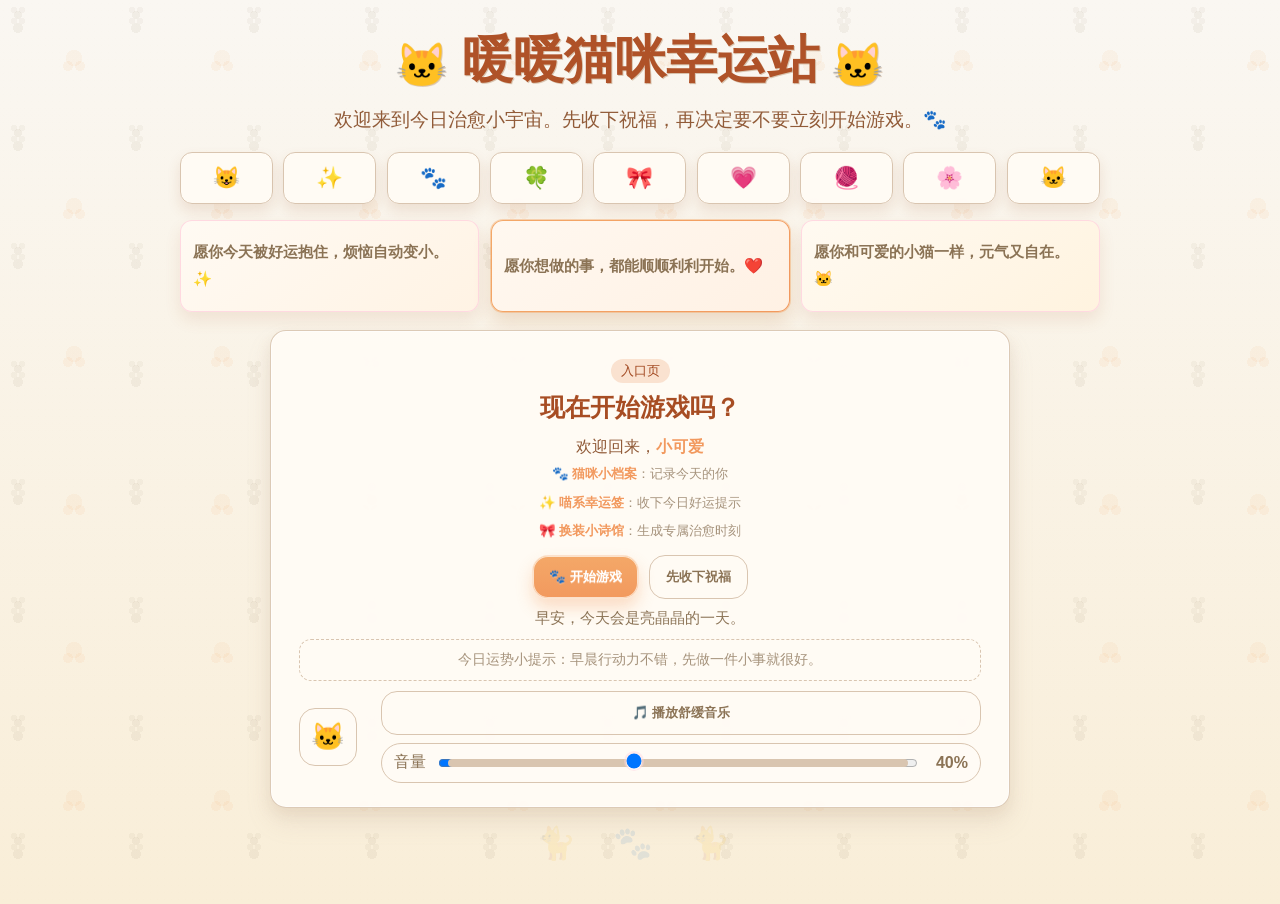
==== commit 9abfed64: "chore: align entry and ending flow labels with new step naming" ====
--- a/index.html
+++ b/index.html
@@ -36,9 +36,9 @@
       <h2>现在开始游戏吗？</h2>
       <p class="welcome-greeting" id="welcomeGreeting">欢迎回来，<b class="welcome-name" id="userName">小可爱</b></p>
       <small class="flow-lines">
-        <span class="flow-line">📝 <b>第一层 信息填写</b>：记录今天的你</span>
-        <span class="flow-line">📜 <b>第二层 抽幸运签</b>：收下今日好运提示</span>
-        <span class="flow-line">✍️ <b>第三层 小诗+换装+纪念海报</b>：生成专属治愈时刻</span>
+        <span class="flow-line">🐾 <b>猫咪小档案</b>：记录今天的你</span>
+        <span class="flow-line">✨ <b>喵系幸运签</b>：收下今日好运提示</span>
+        <span class="flow-line">🎀 <b>换装小诗馆</b>：生成专属治愈时刻</span>
       </small>
 
       <div class="row welcome-actions">
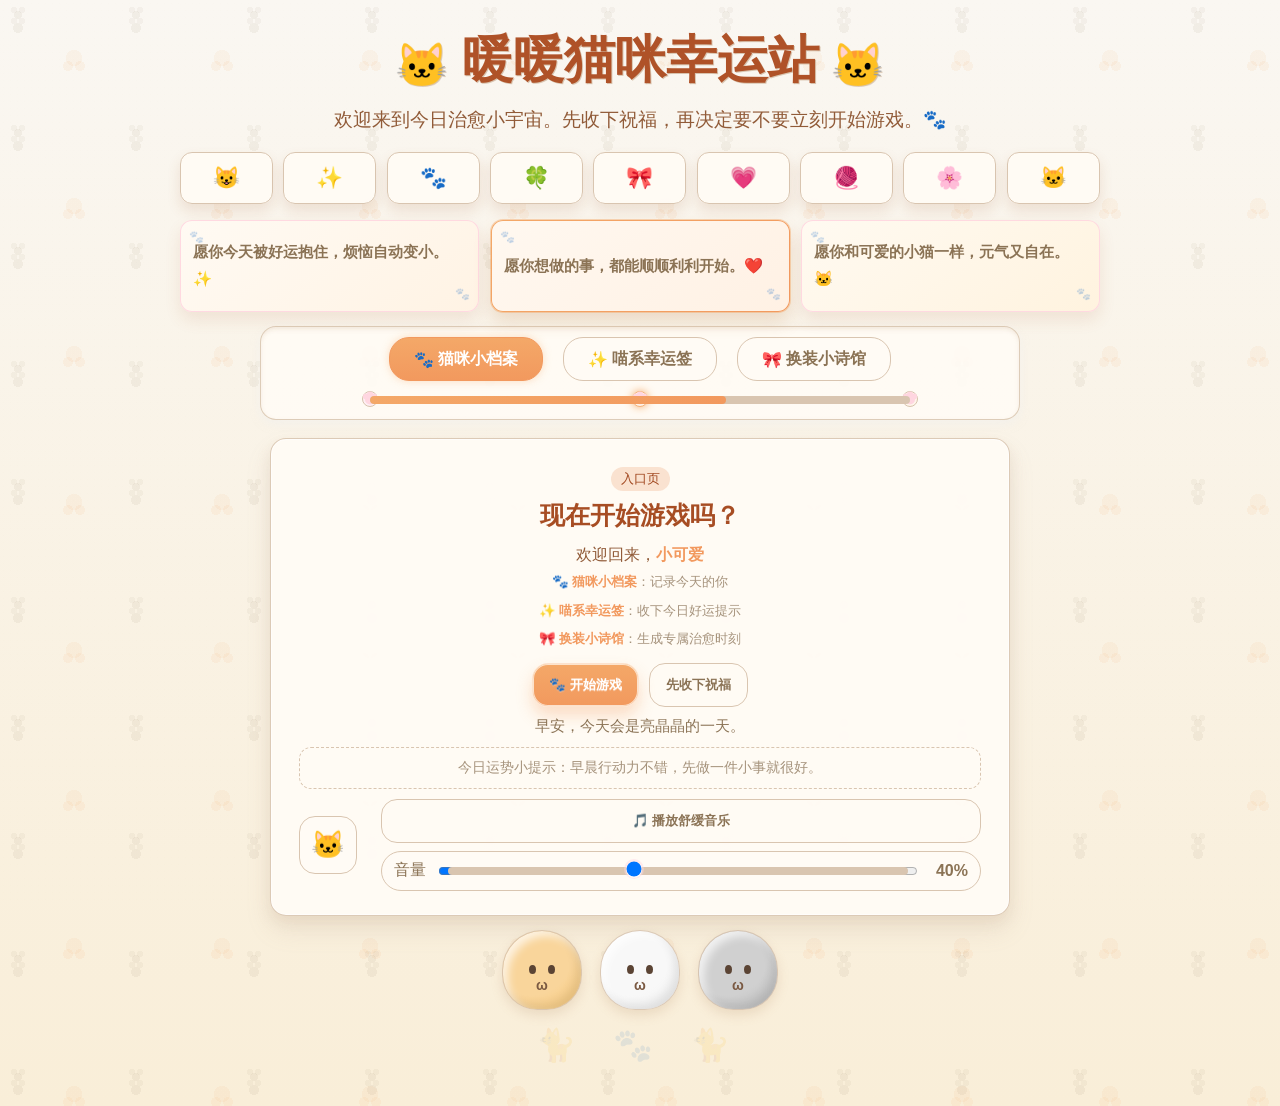
==== commit 224dfb4b: "feat: polish warm-cat interactions across entry, layers, and ending" ====
--- a/index.html
+++ b/index.html
@@ -14,15 +14,15 @@
     <p class="welcome-sub">欢迎来到今日治愈小宇宙。先收下祝福，再决定要不要立刻开始游戏。🐾</p>
 
     <div class="emoji-wall" aria-label="可爱图标互动区">
-      <button class="emoji-chip" type="button" data-word="今天适合轻轻出发，也会稳稳抵达。" aria-label="元气祝福">😺</button>
-      <button class="emoji-chip" type="button" data-word="你认真生活的样子，本来就很闪亮。" aria-label="鼓励祝福">✨</button>
-      <button class="emoji-chip" type="button" data-word="把节奏放慢一点，心会更亮一点。" aria-label="慢节奏祝福">🐾</button>
-      <button class="emoji-chip" type="button" data-word="好运正在靠近，记得给自己一个微笑。" aria-label="好运祝福">🍀</button>
-      <button class="emoji-chip" type="button" data-word="今天也会有可爱的惊喜在等你。" aria-label="惊喜祝福">🎀</button>
-      <button class="emoji-chip" type="button" data-word="愿你被温柔抱住，烦恼都变轻。" aria-label="治愈祝福">💗</button>
-      <button class="emoji-chip" type="button" data-word="你的小愿望，正在一点点靠近。" aria-label="愿望祝福">🧶</button>
-      <button class="emoji-chip" type="button" data-word="先照顾好自己，今天就已经很棒了。" aria-label="陪伴祝福">🌸</button>
-      <button class="emoji-chip" type="button" data-word="猫咪说：喵呜，今天也请你开心。" aria-label="猫咪祝福">🐱</button>
+      <button class="emoji-chip" type="button" data-link-card="0" data-word="今天适合轻轻出发，也会稳稳抵达。" aria-label="元气祝福">😺</button>
+      <button class="emoji-chip" type="button" data-link-card="1" data-word="你认真生活的样子，本来就很闪亮。" aria-label="鼓励祝福">✨</button>
+      <button class="emoji-chip" type="button" data-link-card="2" data-word="把节奏放慢一点，心会更亮一点。" aria-label="慢节奏祝福">🐾</button>
+      <button class="emoji-chip" type="button" data-link-card="0" data-word="好运正在靠近，记得给自己一个微笑。" aria-label="好运祝福">🍀</button>
+      <button class="emoji-chip" type="button" data-link-card="1" data-word="今天也会有可爱的惊喜在等你。" aria-label="惊喜祝福">🎀</button>
+      <button class="emoji-chip" type="button" data-link-card="2" data-word="愿你被温柔抱住，烦恼都变轻。" aria-label="治愈祝福">💗</button>
+      <button class="emoji-chip" type="button" data-link-card="0" data-word="你的小愿望，正在一点点靠近。" aria-label="愿望祝福">🧶</button>
+      <button class="emoji-chip" type="button" data-link-card="1" data-word="先照顾好自己，今天就已经很棒了。" aria-label="陪伴祝福">🌸</button>
+      <button class="emoji-chip" type="button" data-link-card="2" data-word="猫咪说：喵呜，今天也请你开心。" aria-label="猫咪祝福">🐱</button>
     </div>
 
     <div class="bless-grid" aria-label="祝福文案框">
@@ -30,6 +30,20 @@
       <button class="bless-card c2 active" type="button" data-text="愿你想做的事，都能顺顺利利开始。❤️" aria-label="祝福卡片二">愿你想做的事，都能顺顺利利开始。❤️</button>
       <button class="bless-card c3" type="button" data-text="愿你和可爱的小猫一样，元气又自在。🐱" aria-label="祝福卡片三">愿你和可爱的小猫一样，元气又自在。🐱</button>
     </div>
+
+    <nav class="entry-steps" aria-label="三层流程导航">
+      <div class="entry-step-row">
+        <button class="entry-step-btn done" type="button" aria-label="第一层"><span>🐾</span><span>猫咪小档案</span></button>
+        <button class="entry-step-btn" type="button" aria-label="第二层"><span>✨</span><span>喵系幸运签</span></button>
+        <button class="entry-step-btn" type="button" aria-label="第三层"><span>🎀</span><span>换装小诗馆</span></button>
+      </div>
+      <div class="entry-progress" aria-hidden="true">
+        <span class="entry-node done"></span>
+        <span class="entry-node on"></span>
+        <span class="entry-node"></span>
+        <span class="entry-line"><i class="entry-line-fill"></i></span>
+      </div>
+    </nav>
 
     <article class="welcome-panel">
       <span class="tag">入口页</span>
@@ -60,6 +74,23 @@
         </div>
       </div>
     </article>
+    <section class="entry-cats" aria-label="入口页猫咪展示区">
+      <button class="entry-cat yellow" type="button" aria-label="元气黄猫">
+        <span class="entry-cat-eye left"></span>
+        <span class="entry-cat-eye right"></span>
+        <span class="entry-cat-mouth">ω</span>
+      </button>
+      <button class="entry-cat white" type="button" aria-label="温柔白猫">
+        <span class="entry-cat-eye left"></span>
+        <span class="entry-cat-eye right"></span>
+        <span class="entry-cat-mouth">ω</span>
+      </button>
+      <button class="entry-cat gray" type="button" aria-label="佛系灰猫">
+        <span class="entry-cat-eye left"></span>
+        <span class="entry-cat-eye right"></span>
+        <span class="entry-cat-mouth">ω</span>
+      </button>
+    </section>
     <div class="entry-silhouette" aria-hidden="true">🐈  🐾  🐈</div>
   </section>
 </main>
@@ -80,6 +111,7 @@
   todayTip:document.getElementById("todayTip"),
   blessCards:Array.from(document.querySelectorAll(".bless-card")),
   emojiChips:Array.from(document.querySelectorAll(".emoji-chip")),
+  entryCats:Array.from(document.querySelectorAll(".entry-cat")),
   musicToggle:document.getElementById("musicToggle"),
   musicVolume:document.getElementById("musicVolume"),
   volumeText:document.getElementById("volumeText"),
@@ -102,8 +134,7 @@
   setTimeout(()=>el.remove(),1700);
 }
 
-function sprinkleAt(x,y,count=8){
-  const pool=["💗","🐾","✨","🧡"];
+function sprinkleAt(x,y,count=8,pool=["💗","🐾","✨","🧡"]){
   for(let i=0;i<count;i+=1){
     const el=document.createElement("span");
     el.className="entry-drop";
@@ -123,6 +154,20 @@
   sprinkleAt(rect.left+rect.width*0.5,rect.top+rect.height*0.5,10);
 }
 
+function linkIconToCard(icon,card){
+  const from=icon.getBoundingClientRect();
+  const to=card.getBoundingClientRect();
+  const cat=document.createElement("span");
+  cat.className="icon-cat-link";
+  cat.textContent="🐱";
+  cat.style.left=`${from.left+from.width/2}px`;
+  cat.style.top=`${from.top+from.height/2}px`;
+  cat.style.setProperty("--mx",`${(to.left+to.width/2)-(from.left+from.width/2)}px`);
+  cat.style.setProperty("--my",`${(to.top-14)-(from.top+from.height/2)}px`);
+  document.body.appendChild(cat);
+  setTimeout(()=>cat.remove(),900);
+}
+
 function setTip(profile){
   const fortune=WarmCat.readJSON(WarmCat.KEYS.fortune);
   const hour=new Date().getHours();
@@ -169,6 +214,13 @@
   chip.addEventListener("click",()=>{
     const msg=chip.dataset.word||"愿你今天被温柔接住。";
     E.welcomeStatus.textContent=msg;
+    const idx=Number(chip.dataset.linkCard||0);
+    const card=E.blessCards[Math.max(0,Math.min(E.blessCards.length-1,idx))];
+    if(card){
+      E.blessCards.forEach((x)=>x.classList.remove("active"));
+      card.classList.add("active");
+      linkIconToCard(chip,card);
+    }
     burstFromEl(chip);
     popHint("喵呜祝福到达 💗");
   });
@@ -180,6 +232,17 @@
     card.classList.add("active");
     E.welcomeStatus.textContent=card.dataset.text||card.textContent;
     burstFromEl(card);
+  });
+});
+
+E.entryCats.forEach((cat)=>{
+  cat.addEventListener("click",()=>{
+    cat.classList.remove("tilt");
+    void cat.offsetWidth;
+    cat.classList.add("tilt");
+    burstFromEl(cat);
+    sprinkleAt(cat.getBoundingClientRect().left+cat.getBoundingClientRect().width/2,cat.getBoundingClientRect().top+8,2,["💗","💖"]);
+    setTimeout(()=>cat.classList.remove("tilt"),360);
   });
 });
 
--- a/style.css
+++ b/style.css
@@ -95,10 +95,33 @@
 input:focus,textarea:focus{outline:2px solid rgba(231,124,63,.35);border-color:#f09b65}
 input.field-bad,textarea.field-bad{border-color:#d4513d;outline:2px solid rgba(212,81,61,.25);animation:shake .24s linear 1}
 .row{display:flex;flex-wrap:wrap;gap:10px;margin-top:12px;align-items:center}
-button,a.btn{border:0;border-radius:999px;padding:9px 16px;font-weight:700;cursor:pointer;text-decoration:none;display:inline-block;transition:.2s transform}
-button:hover,a.btn:hover{transform:translateY(-2px)}
+button,a.btn{
+  border:0;
+  border-radius:999px;
+  padding:9px 16px;
+  font-weight:700;
+  cursor:pointer;
+  text-decoration:none;
+  display:inline-block;
+  transition:transform .2s ease-in-out,box-shadow .2s ease-in-out,filter .2s ease-in-out,background .2s ease-in-out,border-color .2s ease-in-out
+}
+button:not(.mini-cat):not(.entry-cat):not(.cat):not(:disabled):hover,a.btn:hover{
+  transform:scale(1.02);
+  box-shadow:0 0 10px rgba(255,214,224,.3)
+}
 button:disabled,a.btn.disabled{opacity:.55;cursor:not-allowed;filter:grayscale(.12)}
-button:disabled:hover,a.btn.disabled:hover{transform:none}
+button:disabled:hover,a.btn.disabled:hover{transform:none;box-shadow:none}
+.card,.emoji-chip,.bless-card{
+  transition:transform .2s ease-in-out,box-shadow .2s ease-in-out,filter .2s ease-in-out,background .2s ease-in-out,border-color .2s ease-in-out
+}
+.card:hover{
+  transform:scale(1.01);
+  box-shadow:0 0 10px rgba(255,214,224,.22),0 10px 24px rgba(188,106,53,.16)
+}
+.emoji-chip:hover,
+.bless-card:hover{
+  box-shadow:0 0 10px rgba(255,214,224,.3)
+}
 .pri{background:linear-gradient(180deg,#f49558,#e56f35);color:#fff;box-shadow:0 8px 16px rgba(229,111,53,.3)}
 .sec{background:#fff4e8;color:#9b4d23;border:1px solid #eebd98}
 .next{background:linear-gradient(180deg,#f9ae72,#ee8d4f);color:#fff;box-shadow:0 8px 14px rgba(233,131,73,.3)}
@@ -337,6 +360,7 @@
 }
 .bless-grid{display:grid;grid-template-columns:repeat(3,minmax(0,1fr));gap:12px;margin-top:16px}
 .bless-card{
+  position:relative;
   width:100%;
   min-height:92px;
   padding:13px 12px;
@@ -351,6 +375,17 @@
   transition:transform .2s ease,box-shadow .2s ease,border-color .2s ease,background .2s ease;
   animation:entryPop .42s ease both;
 }
+.bless-card:before,.bless-card:after{
+  content:"🐾";
+  position:absolute;
+  font-size:12px;
+  color:rgba(244,168,104,.5);
+  opacity:.55;
+  animation:pawPulse 3s ease-in-out infinite;
+  pointer-events:none;
+}
+.bless-card:before{left:8px;top:6px}
+.bless-card:after{right:8px;bottom:6px;animation-delay:-1.5s}
 .bless-card:nth-child(1){animation-delay:.12s}
 .bless-card:nth-child(2){animation-delay:.2s}
 .bless-card:nth-child(3){animation-delay:.28s}
@@ -367,6 +402,140 @@
     linear-gradient(145deg,#fff8f0,#fff1e4) padding-box,
     linear-gradient(135deg,#F4A868,#F2995E) border-box;
   box-shadow:0 0 0 1px rgba(244,168,104,.45),0 10px 18px rgba(183,115,54,.2);
+  transform:translateY(-5px);
+}
+.entry-steps{
+  margin:14px auto 0;
+  max-width:760px;
+  padding:10px 12px 12px;
+  border-radius:16px;
+  border:1px solid rgba(217,197,176,.88);
+  background:rgba(255,251,245,.92);
+  box-shadow:inset 0 2px 4px rgba(217,197,176,.3),0 4px 8px rgba(240,240,240,.5);
+}
+.entry-step-row{
+  display:flex;
+  gap:20px;
+  flex-wrap:wrap;
+  justify-content:center;
+}
+.entry-step-btn{
+  height:44px;
+  min-height:44px;
+  border-radius:20px;
+  padding:0 24px;
+  border:1px solid #D9C5B0;
+  background:#FFFBF5;
+  color:#8B7355;
+  font-size:16px;
+  font-weight:700;
+  display:inline-flex;
+  align-items:center;
+  gap:4px;
+  cursor:default;
+}
+.entry-step-btn.done{
+  background:linear-gradient(180deg,#F4A868,#F2995E);
+  border-color:#F2995E;
+  color:#fff;
+  box-shadow:0 0 8px rgba(244,168,104,.38);
+}
+.entry-progress{
+  position:relative;
+  margin:10px auto 0;
+  max-width:540px;
+  height:16px;
+}
+.entry-line{
+  position:absolute;
+  left:0;
+  right:0;
+  top:5px;
+  height:8px;
+  border-radius:8px;
+  background:#D9C5B0;
+  overflow:hidden;
+}
+.entry-line-fill{
+  display:block;
+  width:66%;
+  height:100%;
+  border-radius:8px;
+  background:linear-gradient(90deg,#F4A868,#F2995E);
+}
+.entry-node{
+  position:absolute;
+  top:0;
+  width:16px;
+  height:16px;
+  border-radius:50%;
+  border:1px solid #d7c2ac;
+  background:#fff5ea;
+  transform:translateX(-50%);
+}
+.entry-node:before{
+  content:"";
+  position:absolute;
+  left:50%;
+  top:50%;
+  width:10px;
+  height:10px;
+  transform:translate(-50%,-45%);
+  border-radius:50%;
+  background:#ffd6e0;
+  box-shadow:-4px -3px 0 -2px #ffd6e0,0 -5px 0 -2px #ffd6e0,4px -3px 0 -2px #ffd6e0;
+}
+.entry-node:nth-child(1){left:0}
+.entry-node:nth-child(2){left:50%}
+.entry-node:nth-child(3){left:100%}
+.entry-node.done{background:#ffeef3}
+.entry-node.on{
+  box-shadow:0 0 8px #F4A868;
+  border-color:#f4b079;
+}
+.entry-cats{
+  margin-top:14px;
+  display:flex;
+  justify-content:center;
+  gap:18px;
+  flex-wrap:wrap;
+}
+.entry-cat{
+  width:80px;
+  height:80px;
+  border:1px solid rgba(217,197,176,.9);
+  border-radius:50% 50% 44% 44%;
+  position:relative;
+  box-shadow:inset -5px -5px 9px rgba(0,0,0,.08),inset 5px 5px 9px rgba(255,255,255,.7),0 5px 12px rgba(178,133,95,.2);
+  animation:entryCatBreath 3s ease-in-out infinite;
+  touch-action:manipulation;
+}
+.entry-cat.yellow{background:radial-gradient(circle at 35% 28%,#F9D59B 0 56%,#F7C878 100%)}
+.entry-cat.white{background:radial-gradient(circle at 35% 28%,#F8F8F8 0 56%,#EFEFEF 100%)}
+.entry-cat.gray{background:radial-gradient(circle at 35% 28%,#D0D0D0 0 56%,#B8B8B8 100%)}
+.entry-cat-eye{
+  position:absolute;
+  top:34px;
+  width:7px;height:9px;border-radius:50%;
+  background:#5b4434;
+}
+.entry-cat-eye.left{left:26px}
+.entry-cat-eye.right{right:26px}
+.entry-cat-mouth{
+  position:absolute;
+  left:50%;
+  top:46px;
+  transform:translateX(-50%);
+  font-size:14px;
+  color:#7a5942;
+}
+.entry-cat.tilt{transform:rotate(10deg)}
+.icon-cat-link{
+  position:fixed;
+  z-index:26;
+  pointer-events:none;
+  font-size:18px;
+  animation:iconCatLink .9s ease forwards;
 }
 .welcome-panel{
   margin:18px auto 0;
@@ -643,6 +812,19 @@
   20%{opacity:1}
   100%{opacity:0;transform:translate(calc(-50% + var(--dx,0px)),calc(-50% + var(--dy,-80px))) scale(1.15) rotate(var(--dr,0deg))}
 }
+@keyframes entryCatBreath{
+  0%,100%{transform:scale(.98)}
+  50%{transform:scale(1.02)}
+}
+@keyframes iconCatLink{
+  0%{opacity:0;transform:translate(-50%,-50%) scale(.8)}
+  20%{opacity:1}
+  100%{opacity:0;transform:translate(calc(-50% + var(--mx)),calc(-50% + var(--my))) scale(1.1)}
+}
+@keyframes pawPulse{
+  0%,100%{transform:scale(.98)}
+  50%{transform:scale(1.02)}
+}
 @keyframes shake{
   0%,100%{transform:translateX(0)}
   25%{transform:translateX(-3px)}
@@ -707,6 +889,10 @@
   .welcome-sub{font-size:1.05rem;line-height:1.85}
   .emoji-wall{grid-template-columns:1fr;max-width:90%;margin:14px auto 0}
   .bless-grid{grid-template-columns:1fr}
+  .entry-step-row{gap:10px;flex-direction:column}
+  .entry-step-btn{font-size:14px;height:42px;padding:0 16px;width:100%;justify-content:center}
+  .entry-progress{margin-top:8px}
+  .entry-cats{flex-direction:column;align-items:center;gap:10px}
   .welcome-panel{max-width:90%;padding:22px 14px 18px}
   .welcome-panel .pri,.welcome-panel .sec,.music-btn{min-height:52px;padding:12px 18px;font-size:1.05rem}
   .music-zone{grid-template-columns:1fr;justify-items:center}
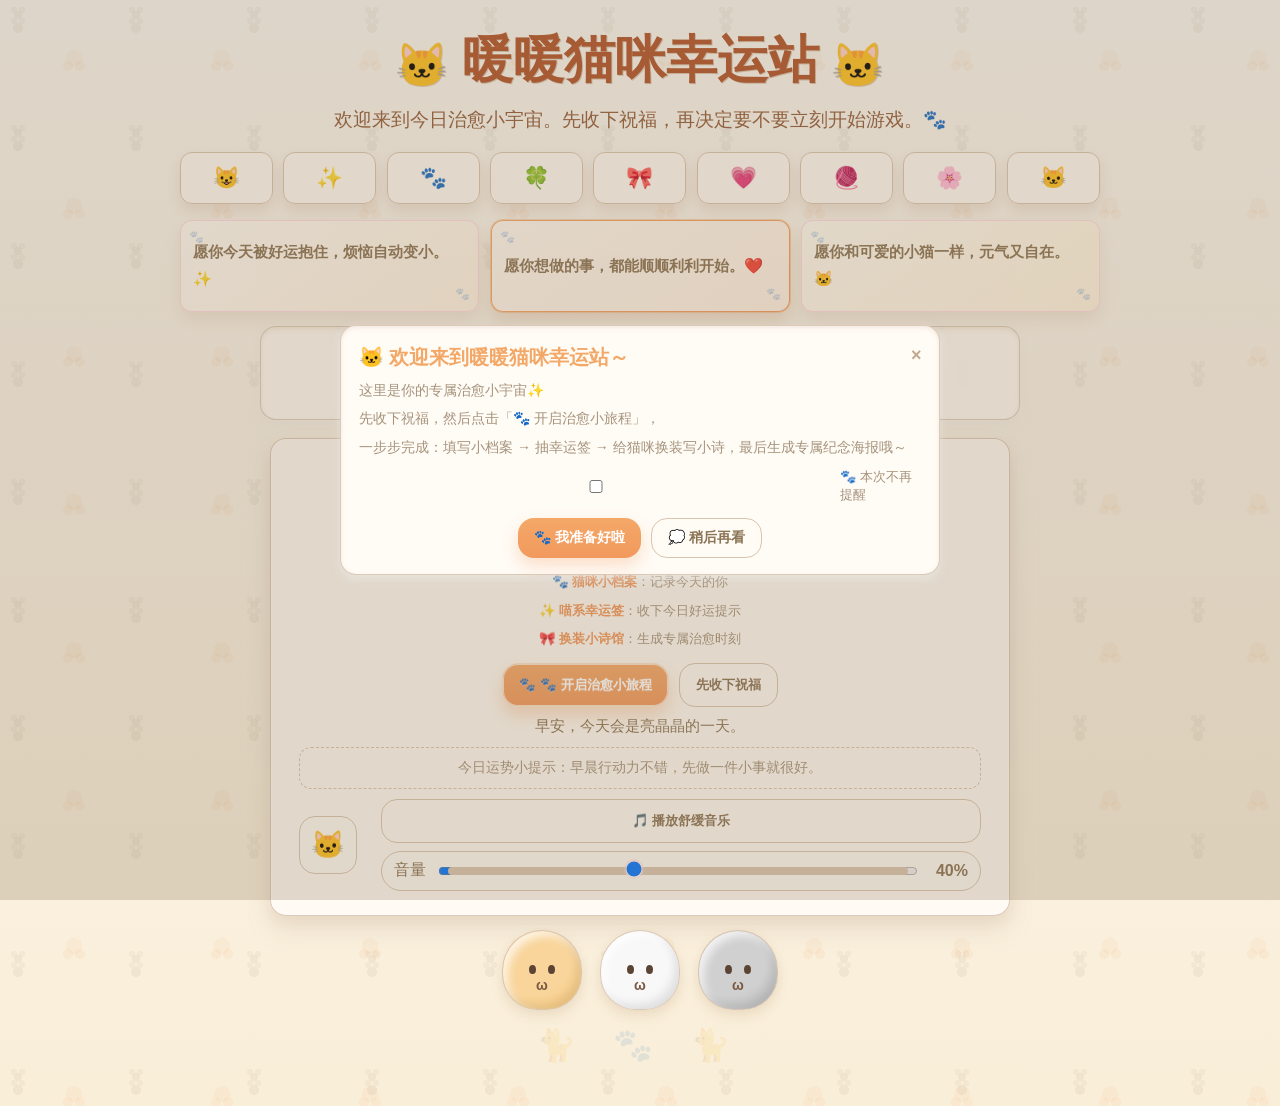
==== commit 3badad1a: "feat: add soft guide modals across all pages" ====
--- a/index.html
+++ b/index.html
@@ -55,10 +55,10 @@
         <span class="flow-line">🎀 <b>换装小诗馆</b>：生成专属治愈时刻</span>
       </small>
 
-      <div class="row welcome-actions">
-        <button id="startGame" class="pri" type="button" aria-label="继续游戏">继续游戏</button>
-        <button id="laterBtn" class="sec" type="button" aria-label="稍后开始">先收下祝福</button>
-      </div>
+    <div class="row welcome-actions">
+      <button id="startGame" class="pri" type="button" aria-label="开启治愈小旅程">🐾 开启治愈小旅程</button>
+      <button id="laterBtn" class="sec" type="button" aria-label="稍后开始">先收下祝福</button>
+    </div>
       <div class="status welcome-status" id="welcomeStatus" aria-live="polite"></div>
       <div class="today-tip" id="todayTip" aria-live="polite"></div>
 
@@ -96,6 +96,8 @@
 </main>
 
 <audio id="bgMusic" preload="auto" loop>
+  <source src="assets/audio/bg_healing_piano_rain.wav" type="audio/wav" />
+  <source src="https://www.soundhelix.com/examples/mp3/SoundHelix-Song-13.mp3" type="audio/mpeg" />
   <source src="https://www.soundhelix.com/examples/mp3/SoundHelix-Song-2.mp3" type="audio/mpeg" />
 </audio>
 
@@ -187,10 +189,10 @@
   E.userName.textContent=name;
   E.welcomeGreeting.innerHTML=`欢迎回来，<b class="welcome-name">${name}</b>`;
   if(profile&&profile.name){
-    E.startGame.textContent="继续游戏";
+    E.startGame.textContent="🐾 继续治愈小旅程";
     E.welcomeStatus.textContent=`欢迎回来，${name}。可以继续你的猫咪幸运之旅。`;
   }else{
-    E.startGame.textContent="开始游戏";
+    E.startGame.textContent="🐾 开启治愈小旅程";
     E.welcomeStatus.textContent=WarmCat.timeGreeting();
   }
   setTip(profile);
@@ -264,6 +266,19 @@
     }
   });
 }
+
+WarmCat.showGuideModal({
+  pageId:"entry",
+  title:"🐱 欢迎来到暖暖猫咪幸运站～",
+  body:[
+    "这里是你的专属治愈小宇宙✨",
+    "先收下祝福，然后点击「🐾 开启治愈小旅程」，",
+    "一步步完成：填写小档案 → 抽幸运签 → 给猫咪换装写小诗，最后生成专属纪念海报哦～"
+  ],
+  primaryText:"🐾 我准备好啦",
+  secondaryText:"💭 稍后再看",
+  delay:300
+});
 </script>
 </body>
 </html>
